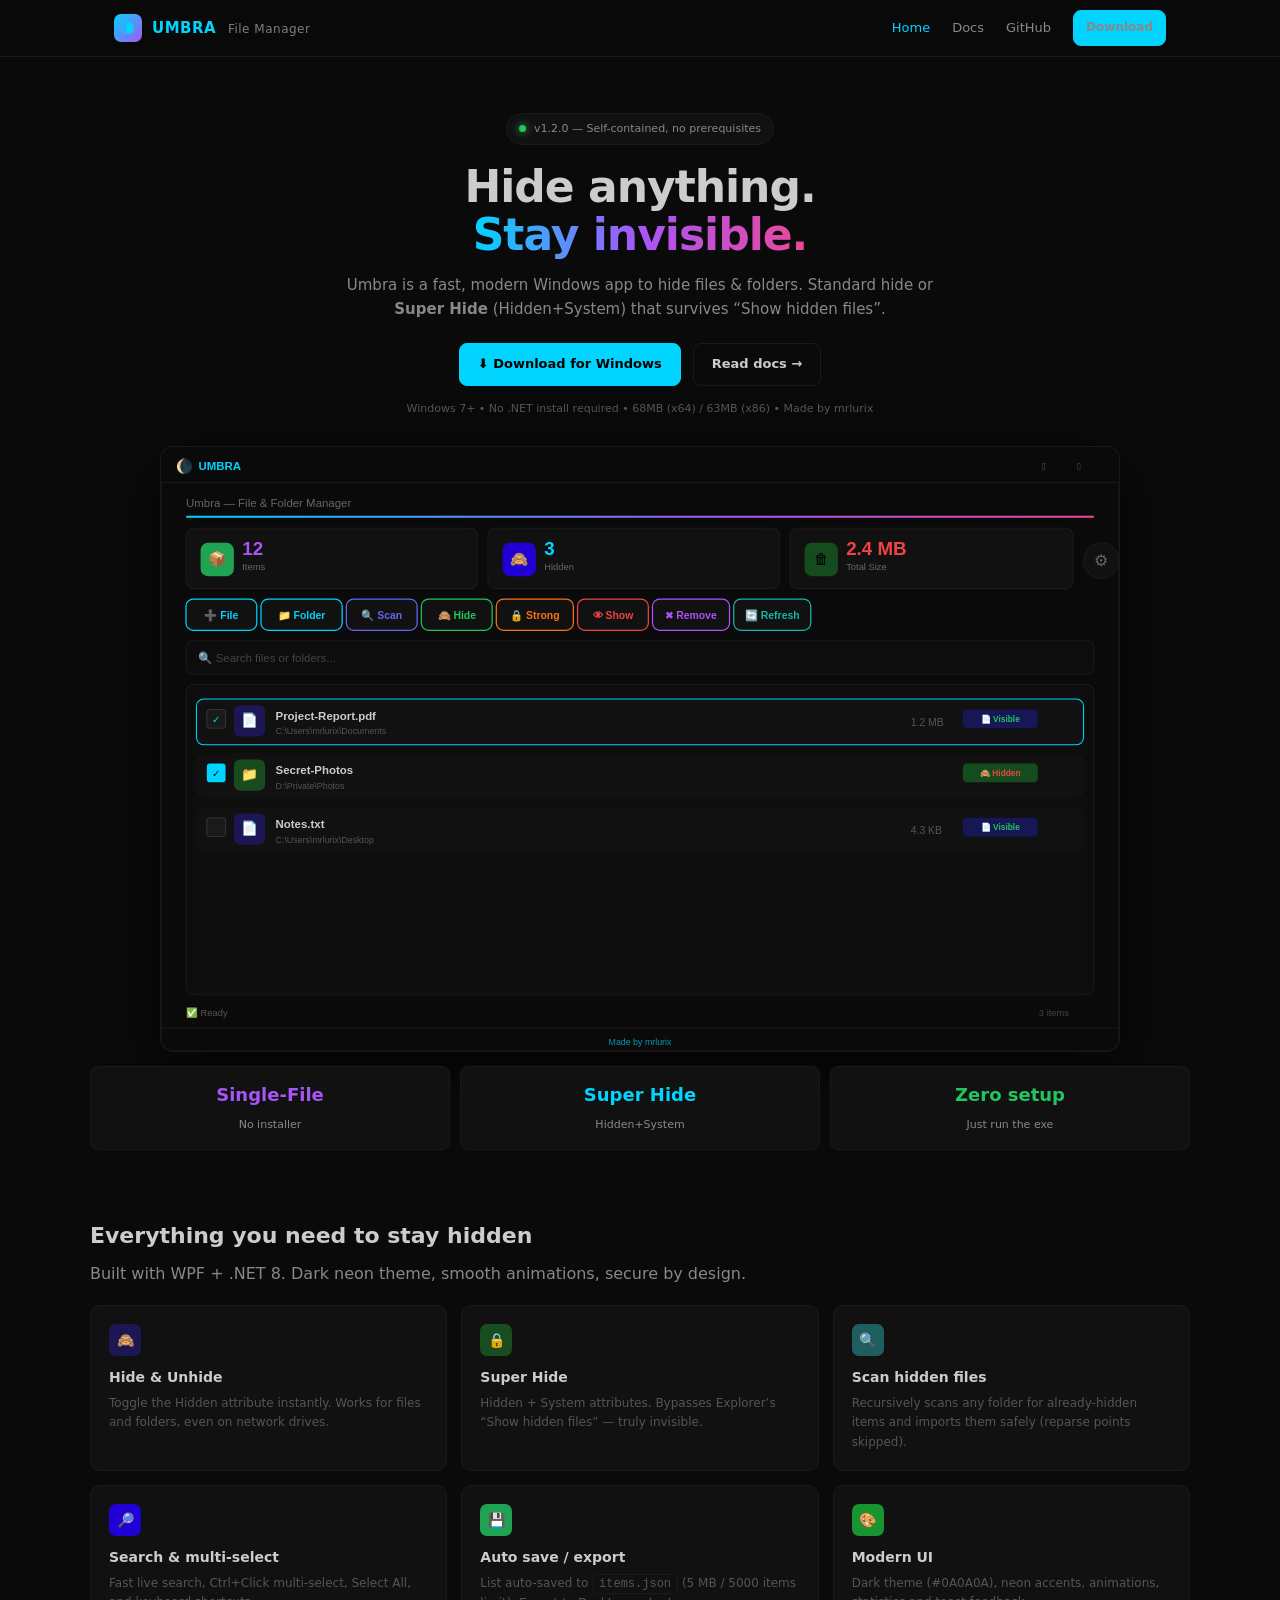
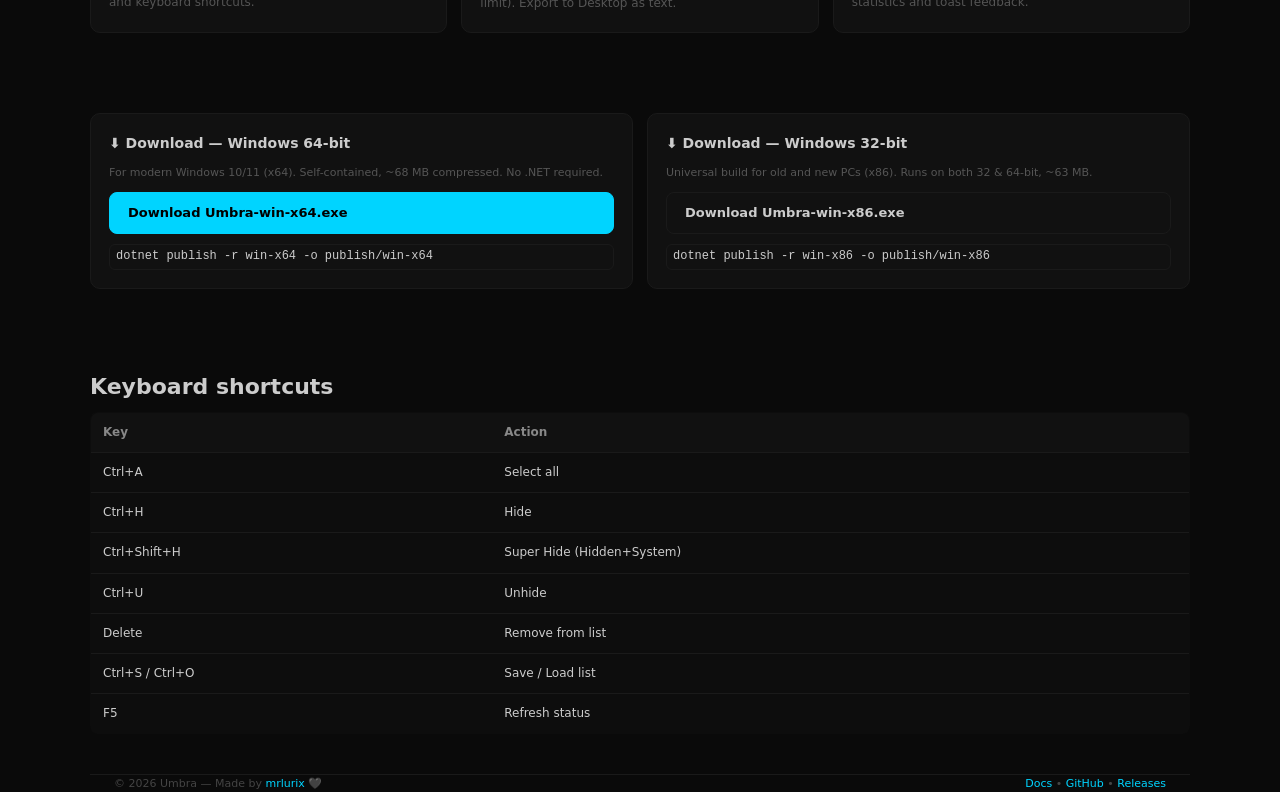
==== docs/index.html @ 55c81230 "site: add English docs site with app theme + screenshot - GitHub repo description -> English, homepa" ====
<!doctype html>
<html lang="en">
<head>
<meta charset="utf-8">
<meta name="viewport" content="width=device-width,initial-scale=1">
<title>Umbra — Smart file hiding for Windows</title>
<meta name="description" content="Umbra is a modern Windows app to hide files and folders with Hidden and Super Hide (Hidden+System). Self-contained, no prerequisites.">
<link rel="icon" href="assets/logo.svg">
<link rel="stylesheet" href="style.css">
</head>
<body>
<nav>
  <div class="container nav-inner">
    <a class="logo" href="index.html">
      <div class="logo-mark">🌘</div>
      <div class="logo-text">UMBRA <span>File Manager</span></div>
    </a>
    <div class="nav-links">
      <a class="active" href="index.html">Home</a>
      <a href="docs.html">Docs</a>
      <a href="https://github.com/mrlurix/Umbra" target="_blank">GitHub</a>
      <a class="btn btn-primary" style="padding:7px 12px;font-size:12px" href="https://github.com/mrlurix/Umbra/releases/latest">Download</a>
    </div>
  </div>
</nav>

<header class="hero container">
  <div class="badge"><span class="badge-dot"></span> v1.2.0 — Self-contained, no prerequisites</div>
  <h1>Hide anything.<br><span>Stay invisible.</span></h1>
  <p class="subtitle">Umbra is a fast, modern Windows app to hide files &amp; folders. Standard hide or <b>Super Hide</b> (Hidden+System) that survives “Show hidden files”.</p>
  <div class="hero-actions">
    <a class="btn btn-primary" href="https://github.com/mrlurix/Umbra/releases/latest">⬇ Download for Windows</a>
    <a class="btn btn-ghost" href="docs.html">Read docs →</a>
  </div>
  <div class="hero-meta">Windows 7+ • No .NET install required • 68MB (x64) / 63MB (x86) • Made by mrlurix</div>

  <div class="screenshot-wrap">
    <img src="assets/screenshot.svg" alt="Umbra screenshot">
  </div>
  <div class="stats">
    <div class="stat"><strong style="color:#A855F7">Single-File</strong><span style="font-size:11px;color:#888">No installer</span></div>
    <div class="stat"><strong style="color:#00D4FF">Super Hide</strong><span style="font-size:11px;color:#888">Hidden+System</span></div>
    <div class="stat"><strong style="color:#22C55E">Zero setup</strong><span style="font-size:11px;color:#888">Just run the exe</span></div>
  </div>
</header>

<section class="section container">
  <h2>Everything you need to stay hidden</h2>
  <p class="lead">Built with WPF + .NET 8. Dark neon theme, smooth animations, secure by design.</p>
  <div class="grid">
    <div class="card">
      <div class="icon" style="background:#3022C55E">🙈</div>
      <h3>Hide &amp; Unhide</h3>
      <p>Toggle the Hidden attribute instantly. Works for files and folders, even on network drives.</p>
    </div>
    <div class="card">
      <div class="icon" style="background:#30EF4444">🔒</div>
      <h3>Super Hide</h3>
      <p>Hidden + System attributes. Bypasses Explorer’s “Show hidden files” — truly invisible.</p>
    </div>
    <div class="card">
      <div class="icon" style="background:#206366F1">🔍</div>
      <h3>Scan hidden files</h3>
      <p>Recursively scans any folder for already-hidden items and imports them safely (reparse points skipped).</p>
    </div>
    <div class="card">
      <div class="icon" style="background:#2000D4FF">🔎</div>
      <h3>Search &amp; multi-select</h3>
      <p>Fast live search, Ctrl+Click multi-select, Select All, and keyboard shortcuts.</p>
    </div>
    <div class="card">
      <div class="icon" style="background:#20A855F7">💾</div>
      <h3>Auto save / export</h3>
      <p>List auto-saved to <code>items.json</code> (5 MB / 5000 items limit). Export to Desktop as text.</p>
    </div>
    <div class="card">
      <div class="icon" style="background:#20EC4899">🎨</div>
      <h3>Modern UI</h3>
      <p>Dark theme (#0A0A0A), neon accents, animations, statistics and toast feedback.</p>
    </div>
  </div>
</section>

<section class="section container">
  <div class="downloads">
    <div class="dl-card">
      <h3>⬇ Download — Windows 64-bit</h3>
      <p>For modern Windows 10/11 (x64). Self-contained, ~68 MB compressed. No .NET required.</p>
      <a class="btn btn-primary" href="https://github.com/mrlurix/Umbra/releases/latest">Download Umbra-win-x64.exe</a>
      <code>dotnet publish -r win-x64 -o publish/win-x64</code>
    </div>
    <div class="dl-card">
      <h3>⬇ Download — Windows 32-bit</h3>
      <p>Universal build for old and new PCs (x86). Runs on both 32 &amp; 64-bit, ~63 MB.</p>
      <a class="btn btn-ghost" href="https://github.com/mrlurix/Umbra/releases/latest">Download Umbra-win-x86.exe</a>
      <code>dotnet publish -r win-x86 -o publish/win-x86</code>
    </div>
  </div>
</section>

<section class="section container">
  <h2>Keyboard shortcuts</h2>
  <table>
    <tr><th>Key</th><th>Action</th></tr>
    <tr><td>Ctrl+A</td><td>Select all</td></tr>
    <tr><td>Ctrl+H</td><td>Hide</td></tr>
    <tr><td>Ctrl+Shift+H</td><td>Super Hide (Hidden+System)</td></tr>
    <tr><td>Ctrl+U</td><td>Unhide</td></tr>
    <tr><td>Delete</td><td>Remove from list</td></tr>
    <tr><td>Ctrl+S / Ctrl+O</td><td>Save / Load list</td></tr>
    <tr><td>F5</td><td>Refresh status</td></tr>
  </table>
</section>

<footer class="container">
  <span>© 2026 Umbra — Made by <a href="https://github.com/mrlurix">mrlurix</a> 🖤</span>
  <span><a href="docs.html">Docs</a> • <a href="https://github.com/mrlurix/Umbra">GitHub</a> • <a href="https://github.com/mrlurix/Umbra/releases/latest">Releases</a></span>
</footer>
</body>
</html>
---- docs/style.css ----
:root{
  --bg:#0A0A0A;
  --card:#111;
  --card2:#0D0D0D;
  --border:#1A1A1A;
  --text:#CCC;
  --muted:#888;
  --dim:#555;
  --dim2:#444;
  --cyan:#00D4FF;
  --purple:#A855F7;
  --pink:#EC4899;
  --green:#22C55E;
  --orange:#F97316;
  --red:#EF4444;
}
*{box-sizing:border-box;margin:0;padding:0}
body{font-family:'Segoe UI',system-ui,-apple-system,sans-serif;background:var(--bg);color:var(--text);line-height:1.6}
a{color:var(--cyan);text-decoration:none}
a:hover{text-decoration:underline}
.container{max-width:1100px;margin:0 auto;padding:0 24px}
nav{position:sticky;top:0;z-index:10;background:rgba(10,10,10,0.85);backdrop-filter:blur(10px);border-bottom:1px solid var(--border)}
.nav-inner{display:flex;align-items:center;justify-content:space-between;height:56px}
.logo{display:flex;align-items:center;gap:10px;font-weight:800;letter-spacing:0.5px}
.logo-mark{width:28px;height:28px;border-radius:7px;background:linear-gradient(135deg,var(--cyan),var(--purple));display:grid;place-items:center;font-size:14px}
.logo-text{color:var(--cyan);font-size:15px}
.logo-text span{color:var(--text);font-weight:400;opacity:0.6;font-size:12px;margin-left:6px}
.nav-links{display:flex;gap:22px;align-items:center;font-size:13px}
.nav-links a{color:var(--muted)}
.nav-links a.active{color:var(--cyan)}
.btn{appearance:none;border:1.5px solid;border-radius:8px;padding:10px 18px;font-weight:700;font-size:13px;cursor:pointer;transition:all .15s;display:inline-flex;align-items:center;gap:8px}
.btn-primary{background:var(--cyan);color:#000;border-color:var(--cyan)}
.btn-primary:hover{transform:translateY(-1px);box-shadow:0 8px 20px rgba(0,212,255,0.25)}
.btn-ghost{background:transparent;color:var(--text);border-color:var(--border)}
.btn-ghost:hover{border-color:var(--cyan);color:var(--cyan)}
.hero{padding:56px 0 28px;text-align:center}
.badge{display:inline-flex;align-items:center;gap:8px;background:#111;border:1px solid var(--border);border-radius:999px;padding:6px 12px;font-size:11px;color:var(--muted);margin-bottom:18px}
.badge-dot{width:7px;height:7px;border-radius:50%;background:var(--green);box-shadow:0 0 8px var(--green)}
h1{font-size:44px;line-height:1.1;letter-spacing:-1px;margin-bottom:14px}
h1 span{background:linear-gradient(90deg,var(--cyan),var(--purple),var(--pink));-webkit-background-clip:text;-webkit-text-fill-color:transparent}
.subtitle{max-width:640px;margin:0 auto 22px;color:var(--muted);font-size:15px}
.hero-actions{display:flex;gap:12px;justify-content:center;flex-wrap:wrap;margin-bottom:14px}
.hero-meta{font-size:11px;color:var(--dim)}
.screenshot-wrap{margin:28px auto 0;max-width:960px;background:#000;border:1px solid var(--border);border-radius:12px;overflow:hidden;box-shadow:0 20px 60px rgba(0,0,0,0.6)}
.screenshot-wrap img, .screenshot-wrap svg{width:100%;display:block}
.section{padding:40px 0}
.section h2{font-size:22px;margin-bottom:8px}
.section p.lead{color:var(--muted);margin-bottom:18px}
.grid{display:grid;grid-template-columns:repeat(3,1fr);gap:14px}
.card{background:var(--card);border:1px solid var(--border);border-radius:10px;padding:18px}
.card h3{font-size:14px;margin-bottom:6px}
.card p{font-size:12px;color:var(--dim);line-height:1.6}
.card .icon{width:32px;height:32px;border-radius:7px;display:grid;place-items:center;font-size:14px;margin-bottom:10px}
.stats{display:flex;gap:10px;flex-wrap:wrap;margin-top:14px}
.stat{flex:1;min-width:140px;background:var(--card);border:1px solid var(--border);border-radius:8px;padding:14px;text-align:center}
.stat strong{font-size:18px;display:block}
.downloads{display:grid;grid-template-columns:1fr 1fr;gap:14px}
.dl-card{background:var(--card);border:1px solid var(--border);border-radius:10px;padding:18px;display:flex;flex-direction:column;gap:10px}
.dl-card h3{font-size:14px}
.dl-card p{font-size:11px;color:var(--dim)}
table{width:100%;border-collapse:collapse;background:var(--card2);border:1px solid var(--border);border-radius:8px;overflow:hidden}
th,td{text-align:left;padding:10px 12px;font-size:12px;border-bottom:1px solid var(--border)}
th{background:#111;color:var(--muted);font-weight:600}
code{background:#111;border:1px solid var(--border);padding:2px 6px;border-radius:6px;font-size:12px}
pre{background:#0D0D0D;border:1px solid var(--border);border-radius:8px;padding:14px;overflow:auto}
pre code{border:none;background:transparent;padding:0}
.docs-layout{display:grid;grid-template-columns:220px 1fr;gap:28px;align-items:start}
.sidebar{position:sticky;top:72px;background:var(--card);border:1px solid var(--border);border-radius:10px;padding:14px}
.sidebar h4{font-size:11px;letter-spacing:1px;color:var(--muted);margin:12px 0 8px;text-transform:uppercase}
.sidebar a{display:block;padding:6px 8px;border-radius:6px;color:var(--dim);font-size:12px}
.sidebar a:hover{background:#1A1A1A;color:var(--text)}
.doc h2{margin-top:28px;margin-bottom:10px;padding-bottom:8px;border-bottom:1px solid var(--border)}
.doc h3{margin:18px 0 8px;font-size:15px}
.doc p, .doc li{font-size:13px;color:var(--text)}
.doc ul{padding-left:18px}
.doc li{margin:6px 0;color:var(--muted)}
.callout{border-left:3px solid var(--cyan);background:#0D1A2A;border-radius:6px;padding:12px 14px;margin:14px 0;font-size:12px;color:var(--muted)}
.callout.warn{border-color:var(--orange);background:rgba(249,115,22,0.08)}
footer{margin-top:40px;border-top:1px solid var(--border);padding:18px 0;color:var(--dim2);font-size:11px;display:flex;justify-content:space-between;flex-wrap:wrap;gap:12px}
@media(max-width:900px){
  .grid{grid-template-columns:1fr 1fr}
  .downloads{grid-template-columns:1fr}
  .docs-layout{grid-template-columns:1fr}
  .sidebar{position:static}
  h1{font-size:32px}
}
@media(max-width:600px){
  .grid{grid-template-columns:1fr}
}
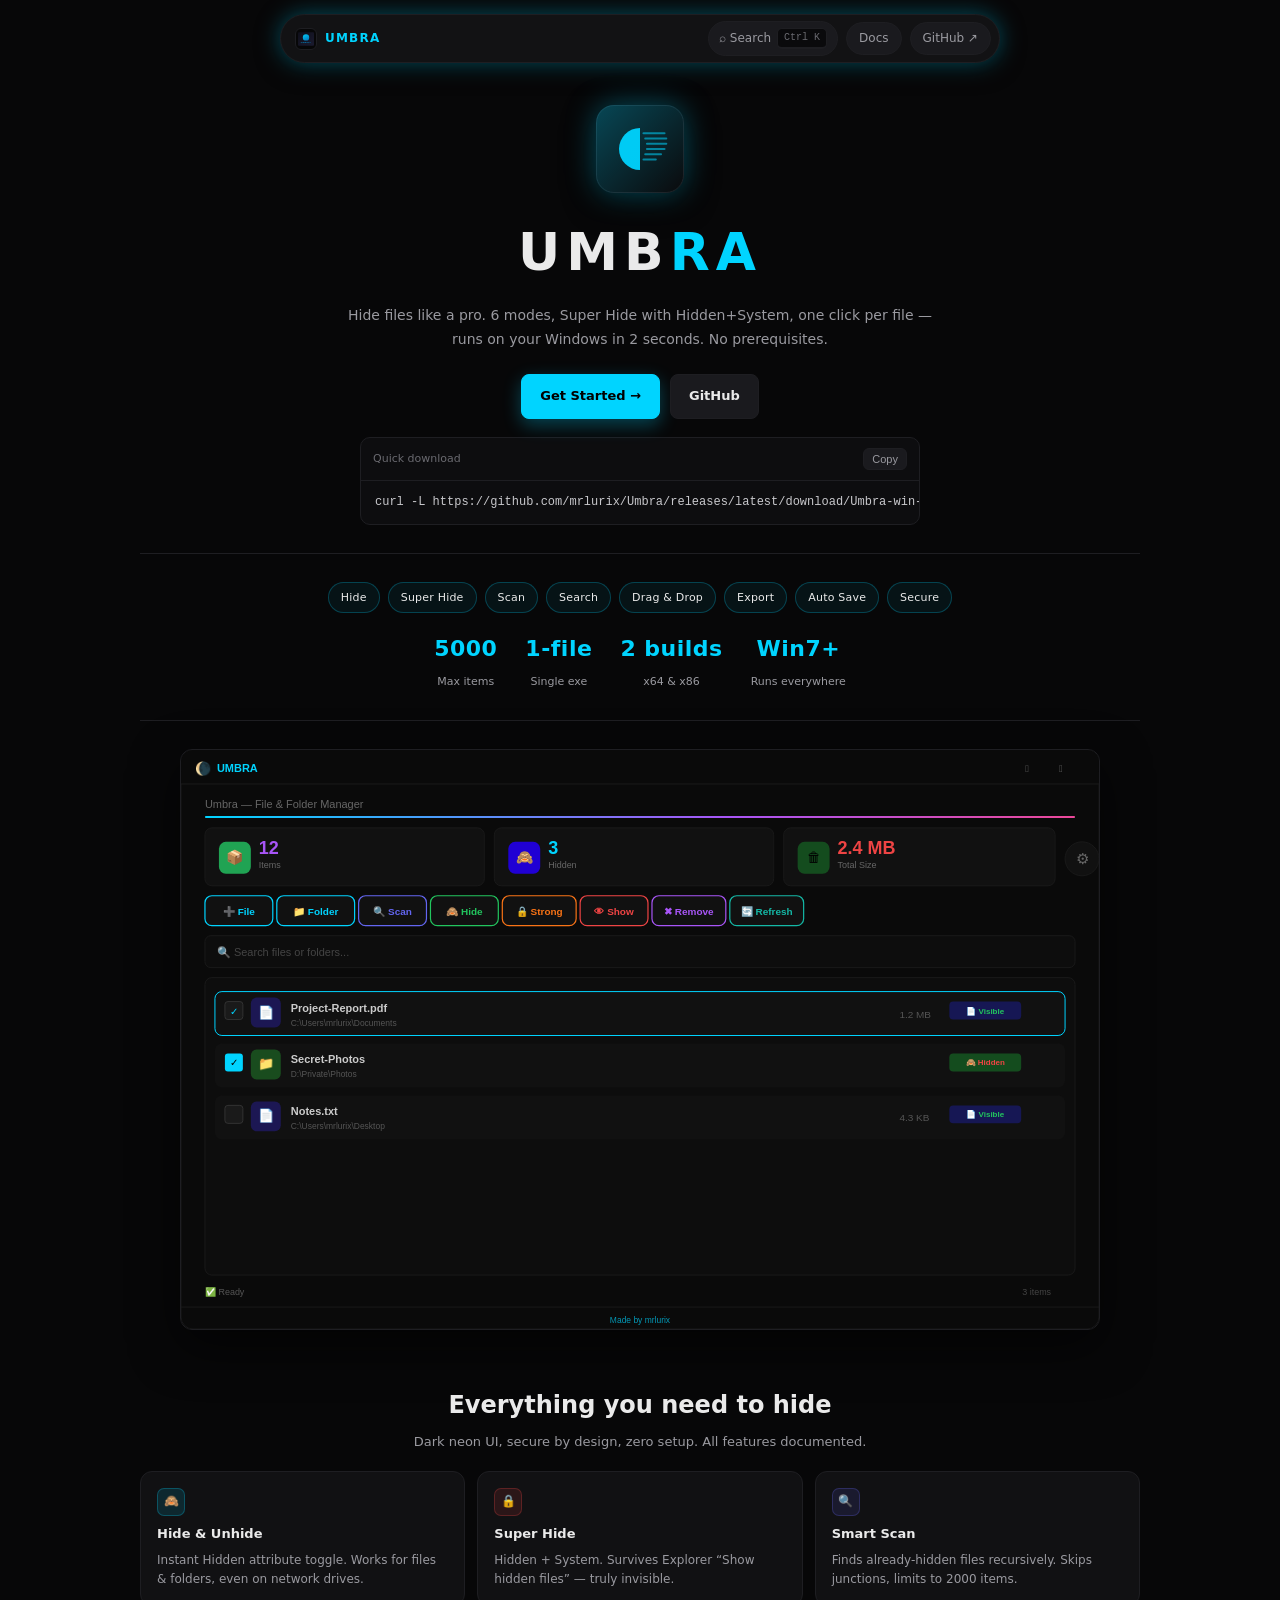
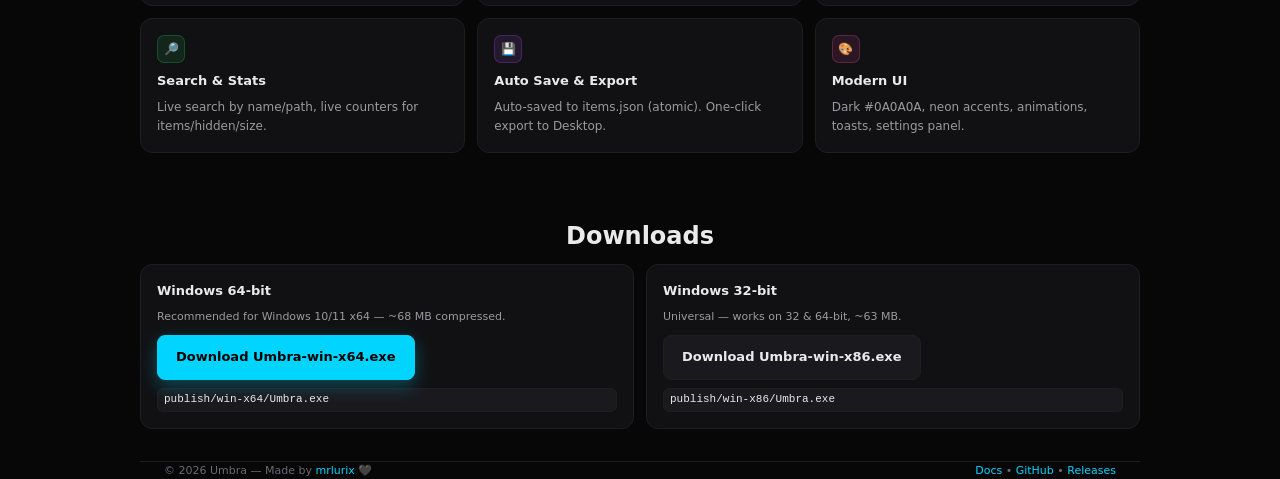
==== commit dba7f7c0: "site: redesign to match Zefira layout - Pill floating nav with search Ctrl+K, Docs, GitHub - Hero wi" ====
--- a/docs/index.html
+++ b/docs/index.html
@@ -3,118 +3,148 @@
 <head>
 <meta charset="utf-8">
 <meta name="viewport" content="width=device-width,initial-scale=1">
-<title>Umbra — Smart file hiding for Windows</title>
-<meta name="description" content="Umbra is a modern Windows app to hide files and folders with Hidden and Super Hide (Hidden+System). Self-contained, no prerequisites.">
+<title>Umbra — Hide files like a pro</title>
+<meta name="description" content="Umbra — Smart file & folder hiding for Windows. 6 modes, Super Hide with Hidden+System, self-contained single file.">
 <link rel="icon" href="assets/logo.svg">
 <link rel="stylesheet" href="style.css">
 </head>
 <body>
-<nav>
-  <div class="container nav-inner">
-    <a class="logo" href="index.html">
-      <div class="logo-mark">🌘</div>
-      <div class="logo-text">UMBRA <span>File Manager</span></div>
+<div class="nav-pill-wrap">
+  <div class="nav-pill">
+    <a class="logo" href="index.html" style="text-decoration:none">
+      <div class="logo-mark"><img src="assets/logo.svg" alt=""></div>
+      <div class="logo-text"><b>UMB</b><span>RA</span></div>
     </a>
-    <div class="nav-links">
-      <a class="active" href="index.html">Home</a>
-      <a href="docs.html">Docs</a>
-      <a href="https://github.com/mrlurix/Umbra" target="_blank">GitHub</a>
-      <a class="btn btn-primary" style="padding:7px 12px;font-size:12px" href="https://github.com/mrlurix/Umbra/releases/latest">Download</a>
+    <div class="nav-right">
+      <div class="search-pill">⌕ Search <kbd>Ctrl K</kbd></div>
+      <a class="nav-link" href="docs.html">Docs</a>
+      <a class="nav-link" href="https://github.com/mrlurix/Umbra" target="_blank">GitHub ↗</a>
     </div>
   </div>
-</nav>
+</div>
 
 <header class="hero container">
-  <div class="badge"><span class="badge-dot"></span> v1.2.0 — Self-contained, no prerequisites</div>
-  <h1>Hide anything.<br><span>Stay invisible.</span></h1>
-  <p class="subtitle">Umbra is a fast, modern Windows app to hide files &amp; folders. Standard hide or <b>Super Hide</b> (Hidden+System) that survives “Show hidden files”.</p>
+  <div class="hero-icon">
+    <!-- Umbra logo: half-circle + lines -->
+    <svg viewBox="0 0 64 64" width="48" height="48" aria-hidden="true">
+      <path d="M32 8 A24 24 0 0 0 32 56" fill="#00D4FF" opacity="0.95"/>
+      <g stroke="#00D4FF" stroke-width="2.4" stroke-linecap="round" opacity="0.55">
+        <path d="M36 14 H60"/><path d="M38 20 H62"/><path d="M40 26 H62"/><path d="M40 32 H60"/><path d="M38 38 H56"/><path d="M36 44 H50"/>
+      </g>
+    </svg>
+  </div>
+  <h1>UMB<span class="accent">RA</span></h1>
+  <p class="subtitle">Hide files like a pro. 6 modes, Super Hide with Hidden+System, one click per file —<br>runs on your Windows in 2 seconds. No prerequisites.</p>
   <div class="hero-actions">
-    <a class="btn btn-primary" href="https://github.com/mrlurix/Umbra/releases/latest">⬇ Download for Windows</a>
-    <a class="btn btn-ghost" href="docs.html">Read docs →</a>
+    <a class="btn btn-primary" href="docs.html">Get Started →</a>
+    <a class="btn btn-ghost" href="https://github.com/mrlurix/Umbra" target="_blank">GitHub</a>
   </div>
-  <div class="hero-meta">Windows 7+ • No .NET install required • 68MB (x64) / 63MB (x86) • Made by mrlurix</div>
+
+  <div class="install-wrap">
+    <div class="install-bar">
+      <span>Quick download</span>
+      <button class="copy-btn" onclick="navigator.clipboard.writeText(this.nextElementSibling.innerText);this.textContent='Copied!';setTimeout(()=>this.textContent='Copy',1500)">Copy</button>
+      <span style="display:none">curl -L https://github.com/mrlurix/Umbra/releases/latest/download/Umbra-win-x64.exe -o Umbra.exe</span>
+    </div>
+    <div class="install-code" id="install-code">curl -L https://github.com/mrlurix/Umbra/releases/latest/download/Umbra-win-x64.exe -o Umbra.exe</div>
+  </div>
+
+  <div class="divider"></div>
+
+  <div class="pills">
+    <span class="pill">Hide</span>
+    <span class="pill">Super Hide</span>
+    <span class="pill">Scan</span>
+    <span class="pill">Search</span>
+    <span class="pill">Drag &amp; Drop</span>
+    <span class="pill">Export</span>
+    <span class="pill">Auto Save</span>
+    <span class="pill">Secure</span>
+  </div>
+
+  <div class="stats">
+    <div class="stat"><strong>5000</strong><span>Max items</span></div>
+    <div class="stat"><strong>1-file</strong><span>Single exe</span></div>
+    <div class="stat"><strong>2 builds</strong><span>x64 &amp; x86</span></div>
+    <div class="stat"><strong>Win7+</strong><span>Runs everywhere</span></div>
+  </div>
+
+  <div class="divider"></div>
 
   <div class="screenshot-wrap">
     <img src="assets/screenshot.svg" alt="Umbra screenshot">
   </div>
-  <div class="stats">
-    <div class="stat"><strong style="color:#A855F7">Single-File</strong><span style="font-size:11px;color:#888">No installer</span></div>
-    <div class="stat"><strong style="color:#00D4FF">Super Hide</strong><span style="font-size:11px;color:#888">Hidden+System</span></div>
-    <div class="stat"><strong style="color:#22C55E">Zero setup</strong><span style="font-size:11px;color:#888">Just run the exe</span></div>
-  </div>
 </header>
 
 <section class="section container">
-  <h2>Everything you need to stay hidden</h2>
-  <p class="lead">Built with WPF + .NET 8. Dark neon theme, smooth animations, secure by design.</p>
+  <h2>Everything you need to hide</h2>
+  <p class="lead">Dark neon UI, secure by design, zero setup. All features documented.</p>
   <div class="grid">
     <div class="card">
-      <div class="icon" style="background:#3022C55E">🙈</div>
+      <div class="icon" style="background:rgba(0,212,255,0.12);border:1px solid rgba(0,212,255,0.25)">🙈</div>
       <h3>Hide &amp; Unhide</h3>
-      <p>Toggle the Hidden attribute instantly. Works for files and folders, even on network drives.</p>
+      <p>Instant Hidden attribute toggle. Works for files &amp; folders, even on network drives.</p>
     </div>
     <div class="card">
-      <div class="icon" style="background:#30EF4444">🔒</div>
+      <div class="icon" style="background:rgba(239,68,68,0.12);border:1px solid rgba(239,68,68,0.25)">🔒</div>
       <h3>Super Hide</h3>
-      <p>Hidden + System attributes. Bypasses Explorer’s “Show hidden files” — truly invisible.</p>
+      <p>Hidden + System. Survives Explorer “Show hidden files” — truly invisible.</p>
     </div>
     <div class="card">
-      <div class="icon" style="background:#206366F1">🔍</div>
-      <h3>Scan hidden files</h3>
-      <p>Recursively scans any folder for already-hidden items and imports them safely (reparse points skipped).</p>
+      <div class="icon" style="background:rgba(99,102,241,0.12);border:1px solid rgba(99,102,241,0.25)">🔍</div>
+      <h3>Smart Scan</h3>
+      <p>Finds already-hidden files recursively. Skips junctions, limits to 2000 items.</p>
     </div>
     <div class="card">
-      <div class="icon" style="background:#2000D4FF">🔎</div>
-      <h3>Search &amp; multi-select</h3>
-      <p>Fast live search, Ctrl+Click multi-select, Select All, and keyboard shortcuts.</p>
+      <div class="icon" style="background:rgba(34,197,94,0.12);border:1px solid rgba(34,197,94,0.25)">🔎</div>
+      <h3>Search &amp; Stats</h3>
+      <p>Live search by name/path, live counters for items/hidden/size.</p>
     </div>
     <div class="card">
-      <div class="icon" style="background:#20A855F7">💾</div>
-      <h3>Auto save / export</h3>
-      <p>List auto-saved to <code>items.json</code> (5 MB / 5000 items limit). Export to Desktop as text.</p>
+      <div class="icon" style="background:rgba(168,85,247,0.12);border:1px solid rgba(168,85,247,0.25)">💾</div>
+      <h3>Auto Save &amp; Export</h3>
+      <p>Auto-saved to items.json (atomic). One-click export to Desktop.</p>
     </div>
     <div class="card">
-      <div class="icon" style="background:#20EC4899">🎨</div>
+      <div class="icon" style="background:rgba(236,72,153,0.12);border:1px solid rgba(236,72,153,0.25)">🎨</div>
       <h3>Modern UI</h3>
-      <p>Dark theme (#0A0A0A), neon accents, animations, statistics and toast feedback.</p>
+      <p>Dark #0A0A0A, neon accents, animations, toasts, settings panel.</p>
     </div>
   </div>
 </section>
 
 <section class="section container">
+  <h2>Downloads</h2>
   <div class="downloads">
     <div class="dl-card">
-      <h3>⬇ Download — Windows 64-bit</h3>
-      <p>For modern Windows 10/11 (x64). Self-contained, ~68 MB compressed. No .NET required.</p>
+      <h3>Windows 64-bit</h3>
+      <p>Recommended for Windows 10/11 x64 — ~68 MB compressed.</p>
       <a class="btn btn-primary" href="https://github.com/mrlurix/Umbra/releases/latest">Download Umbra-win-x64.exe</a>
-      <code>dotnet publish -r win-x64 -o publish/win-x64</code>
+      <code style="margin-top:8px;display:block">publish/win-x64/Umbra.exe</code>
     </div>
     <div class="dl-card">
-      <h3>⬇ Download — Windows 32-bit</h3>
-      <p>Universal build for old and new PCs (x86). Runs on both 32 &amp; 64-bit, ~63 MB.</p>
+      <h3>Windows 32-bit</h3>
+      <p>Universal — works on 32 &amp; 64-bit, ~63 MB.</p>
       <a class="btn btn-ghost" href="https://github.com/mrlurix/Umbra/releases/latest">Download Umbra-win-x86.exe</a>
-      <code>dotnet publish -r win-x86 -o publish/win-x86</code>
+      <code style="margin-top:8px;display:block">publish/win-x86/Umbra.exe</code>
     </div>
   </div>
-</section>
-
-<section class="section container">
-  <h2>Keyboard shortcuts</h2>
-  <table>
-    <tr><th>Key</th><th>Action</th></tr>
-    <tr><td>Ctrl+A</td><td>Select all</td></tr>
-    <tr><td>Ctrl+H</td><td>Hide</td></tr>
-    <tr><td>Ctrl+Shift+H</td><td>Super Hide (Hidden+System)</td></tr>
-    <tr><td>Ctrl+U</td><td>Unhide</td></tr>
-    <tr><td>Delete</td><td>Remove from list</td></tr>
-    <tr><td>Ctrl+S / Ctrl+O</td><td>Save / Load list</td></tr>
-    <tr><td>F5</td><td>Refresh status</td></tr>
-  </table>
 </section>
 
 <footer class="container">
   <span>© 2026 Umbra — Made by <a href="https://github.com/mrlurix">mrlurix</a> 🖤</span>
   <span><a href="docs.html">Docs</a> • <a href="https://github.com/mrlurix/Umbra">GitHub</a> • <a href="https://github.com/mrlurix/Umbra/releases/latest">Releases</a></span>
 </footer>
+
+<script>
+// Ctrl+K focus search (placeholder)
+document.addEventListener('keydown', e=>{
+  if((e.ctrlKey||e.metaKey) && e.key.toLowerCase()==='k'){
+    e.preventDefault();
+    document.querySelector('.search-pill').style.outline='1px solid var(--accent)';
+    setTimeout(()=>document.querySelector('.search-pill').style.outline='none',1000);
+  }
+});
+</script>
 </body>
 </html>
--- a/docs/style.css
+++ b/docs/style.css
@@ -1,89 +1,104 @@
 :root{
-  --bg:#0A0A0A;
-  --card:#111;
-  --card2:#0D0D0D;
-  --border:#1A1A1A;
-  --text:#CCC;
-  --muted:#888;
-  --dim:#555;
-  --dim2:#444;
-  --cyan:#00D4FF;
-  --purple:#A855F7;
-  --pink:#EC4899;
-  --green:#22C55E;
-  --orange:#F97316;
-  --red:#EF4444;
+  --bg:#070708;
+  --nav:#121214;
+  --card:#111113;
+  --card2:#0D0D0F;
+  --border:#1E1E22;
+  --border-accent:rgba(0,212,255,0.25);
+  --text:#EAEAEA;
+  --muted:#9A9AA0;
+  --dim:#6A6A70;
+  --accent:#00D4FF;
+  --accent2:#A855F7;
+  --accent-glow:rgba(0,212,255,0.35);
+  --red:#FF2E4D;
 }
 *{box-sizing:border-box;margin:0;padding:0}
-body{font-family:'Segoe UI',system-ui,-apple-system,sans-serif;background:var(--bg);color:var(--text);line-height:1.6}
-a{color:var(--cyan);text-decoration:none}
+body{font-family:'Inter','Segoe UI',system-ui,-apple-system,sans-serif;background:var(--bg);color:var(--text);line-height:1.6;-webkit-font-smoothing:antialiased}
+a{color:var(--accent);text-decoration:none}
 a:hover{text-decoration:underline}
-.container{max-width:1100px;margin:0 auto;padding:0 24px}
-nav{position:sticky;top:0;z-index:10;background:rgba(10,10,10,0.85);backdrop-filter:blur(10px);border-bottom:1px solid var(--border)}
-.nav-inner{display:flex;align-items:center;justify-content:space-between;height:56px}
-.logo{display:flex;align-items:center;gap:10px;font-weight:800;letter-spacing:0.5px}
-.logo-mark{width:28px;height:28px;border-radius:7px;background:linear-gradient(135deg,var(--cyan),var(--purple));display:grid;place-items:center;font-size:14px}
-.logo-text{color:var(--cyan);font-size:15px}
-.logo-text span{color:var(--text);font-weight:400;opacity:0.6;font-size:12px;margin-left:6px}
-.nav-links{display:flex;gap:22px;align-items:center;font-size:13px}
-.nav-links a{color:var(--muted)}
-.nav-links a.active{color:var(--cyan)}
-.btn{appearance:none;border:1.5px solid;border-radius:8px;padding:10px 18px;font-weight:700;font-size:13px;cursor:pointer;transition:all .15s;display:inline-flex;align-items:center;gap:8px}
-.btn-primary{background:var(--cyan);color:#000;border-color:var(--cyan)}
-.btn-primary:hover{transform:translateY(-1px);box-shadow:0 8px 20px rgba(0,212,255,0.25)}
-.btn-ghost{background:transparent;color:var(--text);border-color:var(--border)}
-.btn-ghost:hover{border-color:var(--cyan);color:var(--cyan)}
-.hero{padding:56px 0 28px;text-align:center}
-.badge{display:inline-flex;align-items:center;gap:8px;background:#111;border:1px solid var(--border);border-radius:999px;padding:6px 12px;font-size:11px;color:var(--muted);margin-bottom:18px}
-.badge-dot{width:7px;height:7px;border-radius:50%;background:var(--green);box-shadow:0 0 8px var(--green)}
-h1{font-size:44px;line-height:1.1;letter-spacing:-1px;margin-bottom:14px}
-h1 span{background:linear-gradient(90deg,var(--cyan),var(--purple),var(--pink));-webkit-background-clip:text;-webkit-text-fill-color:transparent}
-.subtitle{max-width:640px;margin:0 auto 22px;color:var(--muted);font-size:15px}
-.hero-actions{display:flex;gap:12px;justify-content:center;flex-wrap:wrap;margin-bottom:14px}
-.hero-meta{font-size:11px;color:var(--dim)}
-.screenshot-wrap{margin:28px auto 0;max-width:960px;background:#000;border:1px solid var(--border);border-radius:12px;overflow:hidden;box-shadow:0 20px 60px rgba(0,0,0,0.6)}
-.screenshot-wrap img, .screenshot-wrap svg{width:100%;display:block}
-.section{padding:40px 0}
-.section h2{font-size:22px;margin-bottom:8px}
-.section p.lead{color:var(--muted);margin-bottom:18px}
-.grid{display:grid;grid-template-columns:repeat(3,1fr);gap:14px}
-.card{background:var(--card);border:1px solid var(--border);border-radius:10px;padding:18px}
-.card h3{font-size:14px;margin-bottom:6px}
-.card p{font-size:12px;color:var(--dim);line-height:1.6}
-.card .icon{width:32px;height:32px;border-radius:7px;display:grid;place-items:center;font-size:14px;margin-bottom:10px}
-.stats{display:flex;gap:10px;flex-wrap:wrap;margin-top:14px}
-.stat{flex:1;min-width:140px;background:var(--card);border:1px solid var(--border);border-radius:8px;padding:14px;text-align:center}
-.stat strong{font-size:18px;display:block}
-.downloads{display:grid;grid-template-columns:1fr 1fr;gap:14px}
-.dl-card{background:var(--card);border:1px solid var(--border);border-radius:10px;padding:18px;display:flex;flex-direction:column;gap:10px}
-.dl-card h3{font-size:14px}
-.dl-card p{font-size:11px;color:var(--dim)}
-table{width:100%;border-collapse:collapse;background:var(--card2);border:1px solid var(--border);border-radius:8px;overflow:hidden}
+.container{max-width:1000px;margin:0 auto;padding:0 24px}
+/* pill nav like Zefira */
+.nav-pill-wrap{position:sticky;top:14px;z-index:20;display:flex;justify-content:center;padding:0 16px}
+.nav-pill{display:flex;align-items:center;gap:14px;background:var(--nav);border:1px solid var(--border);border-radius:999px;padding:6px 8px 6px 14px;box-shadow:0 0 22px var(--accent-glow), 0 4px 24px rgba(0,0,0,0.6);backdrop-filter:blur(10px);max-width:720px;width:100%;justify-content:space-between}
+.logo{display:flex;align-items:center;gap:8px;font-weight:800;letter-spacing:0.4px}
+.logo-mark{width:22px;height:22px;border-radius:6px;background:var(--bg);border:1px solid var(--border);display:grid;place-items:center;font-size:11px;overflow:hidden}
+.logo-mark img{width:16px;height:16px}
+.logo-text{font-size:12px;letter-spacing:1.2px}
+.logo-text b{font-weight:900}
+.logo-text span{color:var(--accent)}
+.nav-right{display:flex;align-items:center;gap:8px}
+.search-pill{display:flex;align-items:center;gap:6px;background:#1A1A1E;border:1px solid var(--border);border-radius:999px;padding:6px 10px;font-size:12px;color:var(--muted)}
+.search-pill kbd{background:#0A0A0C;border:1px solid var(--border);border-bottom-width:2px;border-radius:5px;padding:1px 6px;font-size:10px;color:var(--dim);font-family:monospace}
+.nav-link{font-size:12px;color:var(--muted);border:1px solid var(--border);background:#1A1A1E;border-radius:999px;padding:6px 12px}
+.nav-link:hover{color:var(--text);border-color:var(--muted)}
+/* hero */
+.hero{text-align:center;padding:56px 0 24px}
+.hero-icon{width:88px;height:88px;margin:0 auto 18px;background:#0A0A0C;border:1px solid var(--border);border-radius:18px;display:grid;place-items:center;box-shadow:0 0 30px var(--accent-glow), 0 8px 32px rgba(0,0,0,0.7);position:relative}
+.hero-icon::after{content:"";position:absolute;inset:-1px;border-radius:18px;background:linear-gradient(135deg,rgba(0,212,255,0.3),transparent);pointer-events:none}
+.hero-icon svg{width:56px;height:56px}
+h1{font-size:52px;letter-spacing:6px;font-weight:900;margin-bottom:10px}
+h1 span{font-weight:900}
+h1 .accent{color:var(--accent)}
+.subtitle{max-width:620px;margin:0 auto 22px;color:var(--muted);font-size:14px;line-height:1.7}
+.hero-actions{display:flex;gap:10px;justify-content:center;flex-wrap:wrap;margin-bottom:18px}
+.btn{appearance:none;border-radius:8px;padding:11px 18px;font-weight:700;font-size:13px;cursor:pointer;display:inline-flex;align-items:center;gap:6px;transition:all .15s;border:1px solid transparent}
+.btn-primary{background:var(--accent);color:#000;border-color:var(--accent);box-shadow:0 6px 18px rgba(0,212,255,0.3)}
+.btn-primary:hover{transform:translateY(-1px);box-shadow:0 10px 28px rgba(0,212,255,0.4)}
+.btn-ghost{background:#1A1A1E;color:var(--text);border-color:var(--border)}
+.btn-ghost:hover{background:#1E1E22;border-color:var(--muted)}
+.install-wrap{max-width:560px;margin:0 auto;background:#0D0D0F;border:1px solid var(--border);border-radius:10px;overflow:hidden}
+.install-bar{display:flex;align-items:center;justify-content:space-between;padding:10px 12px;border-bottom:1px solid var(--border);font-size:11px;color:var(--dim)}
+.copy-btn{background:#1A1A1E;border:1px solid var(--border);border-radius:6px;padding:4px 8px;font-size:11px;color:var(--muted);cursor:pointer}
+.install-code{padding:12px 14px;font-family:ui-monospace, SFMono-Regular, Menlo, monospace;font-size:12px;color:#C8C8CC;overflow:auto;white-space:nowrap}
+.divider{height:1px;background:var(--border);margin:28px 0}
+.pills{display:flex;flex-wrap:wrap;gap:8px;justify-content:center}
+.pill{border:1px solid var(--border-accent);background:rgba(0,212,255,0.06);color:var(--text);border-radius:999px;padding:6px 12px;font-size:11px;letter-spacing:0.2px}
+.stats{display:flex;gap:28px;justify-content:center;flex-wrap:wrap;text-align:center;margin-top:18px}
+.stat strong{color:var(--accent);font-size:22px;letter-spacing:0.5px;display:block}
+.stat span{font-size:11px;color:var(--muted)}
+.section{padding:32px 0}
+.section h2{font-size:24px;text-align:center;margin-bottom:8px}
+.section p.lead{color:var(--muted);text-align:center;max-width:640px;margin:0 auto 18px;font-size:13px}
+.grid{display:grid;grid-template-columns:repeat(3,1fr);gap:12px}
+.card{background:var(--card);border:1px solid var(--border);border-radius:12px;padding:16px}
+.card h3{font-size:13px;margin-bottom:6px}
+.card p{font-size:12px;color:var(--muted);line-height:1.6}
+.card .icon{width:28px;height:28px;border-radius:7px;display:grid;place-items:center;font-size:12px;margin-bottom:8px}
+.screenshot-wrap{margin:18px auto 0;max-width:920px;background:#000;border:1px solid var(--border);border-radius:12px;overflow:hidden;box-shadow:0 16px 48px rgba(0,0,0,0.6)}
+.screenshot-wrap img{width:100%;display:block}
+.downloads{display:grid;grid-template-columns:1fr 1fr;gap:12px}
+.dl-card{background:var(--card);border:1px solid var(--border);border-radius:12px;padding:16px}
+.dl-card h3{font-size:13px;margin-bottom:6px}
+.dl-card p{font-size:11px;color:var(--muted);margin-bottom:10px}
+table{width:100%;border-collapse:collapse;background:var(--card2);border:1px solid var(--border);border-radius:10px;overflow:hidden}
 th,td{text-align:left;padding:10px 12px;font-size:12px;border-bottom:1px solid var(--border)}
-th{background:#111;color:var(--muted);font-weight:600}
-code{background:#111;border:1px solid var(--border);padding:2px 6px;border-radius:6px;font-size:12px}
-pre{background:#0D0D0D;border:1px solid var(--border);border-radius:8px;padding:14px;overflow:auto}
+th{background:#111113;color:var(--muted)}
+code{background:#1A1A1E;border:1px solid var(--border);padding:2px 6px;border-radius:6px;font-size:11px}
+pre{background:#0D0D0F;border:1px solid var(--border);border-radius:10px;padding:14px;overflow:auto}
 pre code{border:none;background:transparent;padding:0}
-.docs-layout{display:grid;grid-template-columns:220px 1fr;gap:28px;align-items:start}
-.sidebar{position:sticky;top:72px;background:var(--card);border:1px solid var(--border);border-radius:10px;padding:14px}
-.sidebar h4{font-size:11px;letter-spacing:1px;color:var(--muted);margin:12px 0 8px;text-transform:uppercase}
-.sidebar a{display:block;padding:6px 8px;border-radius:6px;color:var(--dim);font-size:12px}
-.sidebar a:hover{background:#1A1A1A;color:var(--text)}
-.doc h2{margin-top:28px;margin-bottom:10px;padding-bottom:8px;border-bottom:1px solid var(--border)}
-.doc h3{margin:18px 0 8px;font-size:15px}
+.docs-layout{display:grid;grid-template-columns:220px 1fr;gap:24px;align-items:start}
+.sidebar{position:sticky;top:76px;background:var(--card);border:1px solid var(--border);border-radius:12px;padding:14px}
+.sidebar h4{font-size:10px;letter-spacing:1px;color:var(--muted);margin:14px 0 8px;text-transform:uppercase}
+.sidebar a{display:block;padding:6px 8px;border-radius:7px;color:var(--muted);font-size:12px}
+.sidebar a:hover{background:#1A1A1E;color:var(--text)}
+.doc h2{margin-top:26px;margin-bottom:10px;padding-bottom:8px;border-bottom:1px solid var(--border)}
+.doc h3{margin:16px 0 8px;font-size:14px}
 .doc p, .doc li{font-size:13px;color:var(--text)}
 .doc ul{padding-left:18px}
 .doc li{margin:6px 0;color:var(--muted)}
-.callout{border-left:3px solid var(--cyan);background:#0D1A2A;border-radius:6px;padding:12px 14px;margin:14px 0;font-size:12px;color:var(--muted)}
-.callout.warn{border-color:var(--orange);background:rgba(249,115,22,0.08)}
-footer{margin-top:40px;border-top:1px solid var(--border);padding:18px 0;color:var(--dim2);font-size:11px;display:flex;justify-content:space-between;flex-wrap:wrap;gap:12px}
+.callout{border-left:3px solid var(--accent);background:rgba(0,212,255,0.07);border-radius:8px;padding:12px 14px;margin:14px 0;font-size:12px;color:var(--muted)}
+.callout.warn{border-color:#F97316;background:rgba(249,115,22,0.07)}
+footer{margin-top:32px;border-top:1px solid var(--border);padding:16px 0;color:var(--dim);font-size:11px;display:flex;justify-content:space-between;flex-wrap:wrap;gap:12px}
 @media(max-width:900px){
   .grid{grid-template-columns:1fr 1fr}
   .downloads{grid-template-columns:1fr}
   .docs-layout{grid-template-columns:1fr}
   .sidebar{position:static}
-  h1{font-size:32px}
+  h1{font-size:36px;letter-spacing:4px}
 }
 @media(max-width:600px){
   .grid{grid-template-columns:1fr}
+  .nav-pill{padding:6px 8px}
+  .search-pill{display:none}
 }
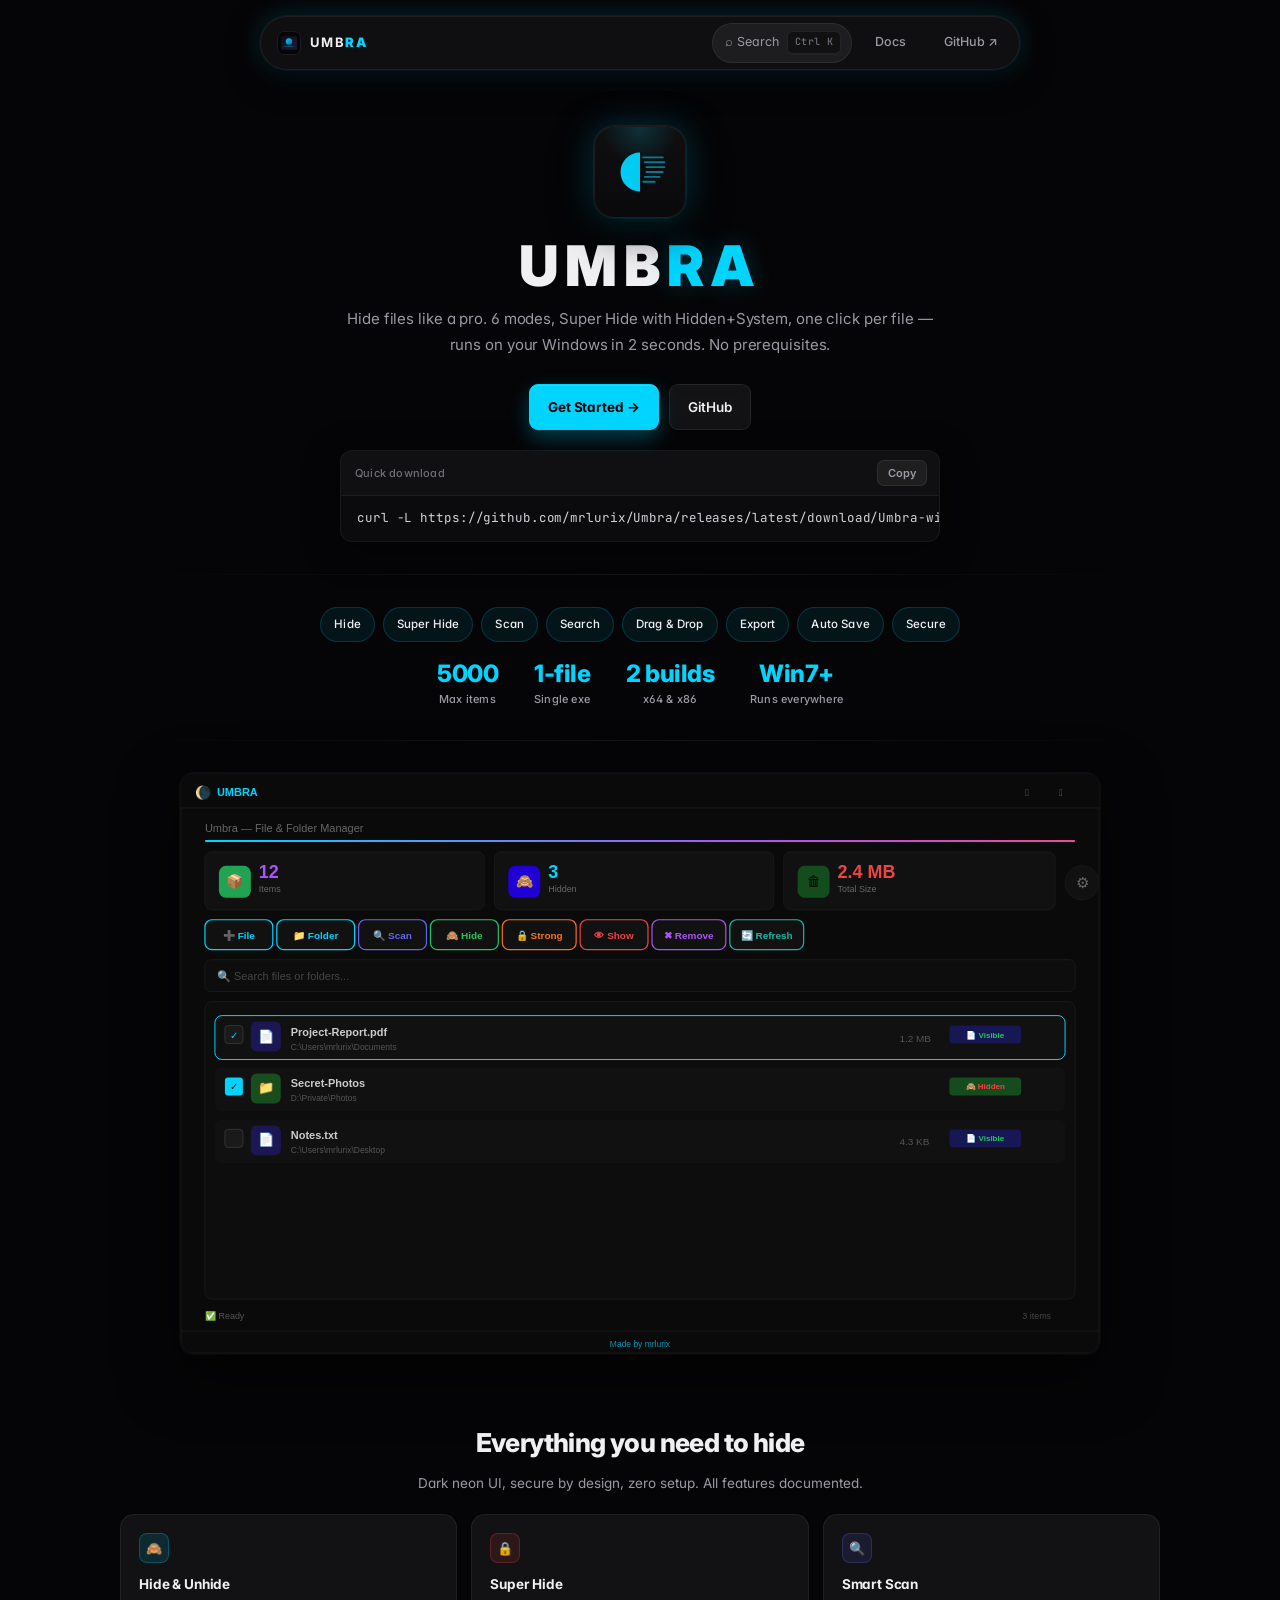
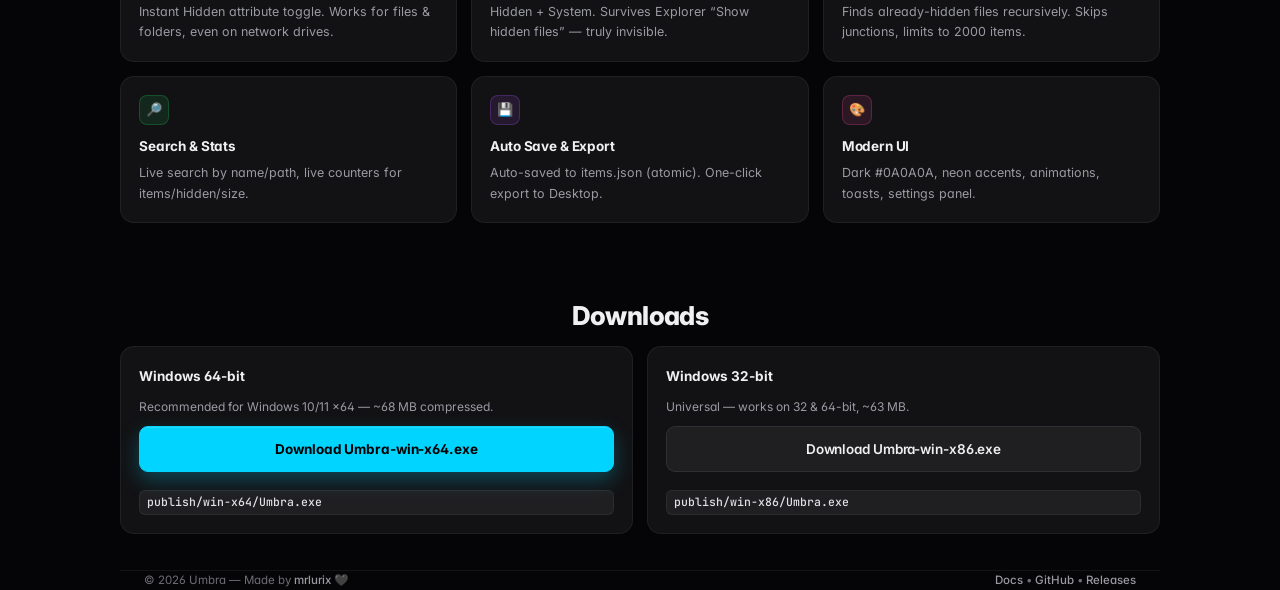
==== commit a940cdbb: "site: professional polish + fix Ctrl+K - style.css: import Inter + JetBrains Mono, professional typo" ====
--- a/docs/index.html
+++ b/docs/index.html
@@ -16,7 +16,7 @@
       <div class="logo-text"><b>UMB</b><span>RA</span></div>
     </a>
     <div class="nav-right">
-      <div class="search-pill">⌕ Search <kbd>Ctrl K</kbd></div>
+      <div class="search-pill" id="search-trigger" role="button" tabindex="0" aria-label="Search">⌕ Search <kbd>Ctrl K</kbd></div>
       <a class="nav-link" href="docs.html">Docs</a>
       <a class="nav-link" href="https://github.com/mrlurix/Umbra" target="_blank">GitHub ↗</a>
     </div>
@@ -136,15 +136,81 @@
   <span><a href="docs.html">Docs</a> • <a href="https://github.com/mrlurix/Umbra">GitHub</a> • <a href="https://github.com/mrlurix/Umbra/releases/latest">Releases</a></span>
 </footer>
 
+<div id="search-modal" class="search-modal" aria-hidden="true">
+  <div class="search-backdrop"></div>
+  <div class="search-panel" role="dialog" aria-modal="true" aria-label="Search">
+    <div class="search-input-wrap">
+      <span>⌕</span>
+      <input id="search-input" type="text" placeholder="Search docs, features, shortcuts..." autocomplete="off" spellcheck="false">
+      <kbd>ESC</kbd>
+    </div>
+    <div id="search-results" class="search-results"></div>
+    <div class="search-footer">
+      <span><kbd>↑</kbd> <kbd>↓</kbd> navigate</span>
+      <span><kbd>↵</kbd> open</span>
+      <span><kbd>ESC</kbd> close</span>
+    </div>
+  </div>
+</div>
+
 <script>
-// Ctrl+K focus search (placeholder)
-document.addEventListener('keydown', e=>{
-  if((e.ctrlKey||e.metaKey) && e.key.toLowerCase()==='k'){
-    e.preventDefault();
-    document.querySelector('.search-pill').style.outline='1px solid var(--accent)';
-    setTimeout(()=>document.querySelector('.search-pill').style.outline='none',1000);
-  }
+const searchIndex=[
+  {title:"Get Started",desc:"Installation & quick start",url:"docs.html#quick",icon:"🚀"},
+  {title:"Hide / Super Hide",desc:"Hidden and Hidden+System modes",url:"docs.html#hide",icon:"🔒"},
+  {title:"Scan",desc:"Find already-hidden files",url:"docs.html#scan",icon:"🔍"},
+  {title:"Search & Stats",desc:"Live search and statistics",url:"docs.html#search",icon:"🔎"},
+  {title:"Settings Panel",desc:"Shortcuts, stats, actions, tips",url:"docs.html#settings",icon:"⚙"},
+  {title:"Save / Load / Export",desc:"items.json and Desktop export",url:"docs.html#persist",icon:"💾"},
+  {title:"Shortcuts",desc:"Keyboard shortcuts reference",url:"docs.html#shortcuts",icon:"⌨"},
+  {title:"Security",desc:"Hardening and validation",url:"docs.html#security",icon:"🛡"},
+  {title:"Build from Source",desc:"dotnet build & publish",url:"docs.html#build",icon:"🛠"},
+  {title:"Download x64",desc:"Windows 64-bit ~68MB",url:"https://github.com/mrlurix/Umbra/releases/latest",icon:"⬇"},
+  {title:"Download x86",desc:"Windows 32-bit ~63MB",url:"https://github.com/mrlurix/Umbra/releases/latest",icon:"⬇"},
+  {title:"GitHub",desc:"Source code and releases",url:"https://github.com/mrlurix/Umbra",icon:"★"},
+];
+const modal=document.getElementById('search-modal');
+const input=document.getElementById('search-input');
+const results=document.getElementById('search-results');
+const trigger=document.getElementById('search-trigger');
+let active= -1;
+function openSearch(){modal.classList.add('open');modal.setAttribute('aria-hidden','false');input.value='';render('');input.focus();active=-1}
+function closeSearch(){modal.classList.remove('open');modal.setAttribute('aria-hidden','true');trigger.focus()}
+function render(q){
+  const f=q.toLowerCase().trim();
+  const items=f?searchIndex.filter(i=>i.title.toLowerCase().includes(f)||i.desc.toLowerCase().includes(f)):searchIndex.slice(0,6);
+  if(!items.length){results.innerHTML='<div class="search-empty">No results for “'+q.replace(/</g,'&lt;')+'”</div>';return}
+  results.innerHTML=items.map((it,i)=>`
+    <a class="search-item ${i===active?'active':''}" href="${it.url}" data-i="${i}">
+      <div class="search-item-icon">${it.icon}</div>
+      <div class="search-item-content">
+        <div class="search-item-title">${it.title}</div>
+        <div class="search-item-desc">${it.desc}</div>
+      </div>
+      <div class="search-item-action">↵</div>
+    </a>
+  `).join('');
+}
+input.addEventListener('input',()=>{active=-1;render(input.value)});
+input.addEventListener('keydown',e=>{
+  const items=results.querySelectorAll('.search-item');
+  if(e.key==='ArrowDown'){e.preventDefault();active=Math.min(active+1,items.length-1);render(input.value);items[active]?.scrollIntoView({block:'nearest'})}
+  else if(e.key==='ArrowUp'){e.preventDefault();active=Math.max(active-1,0);render(input.value)}
+  else if(e.key==='Enter'){e.preventDefault();if(active>=0) items[active]?.click(); else items[0]?.click()}
+  else if(e.key==='Escape') closeSearch();
 });
+document.addEventListener('keydown',e=>{
+  if((e.ctrlKey||e.metaKey) && e.key.toLowerCase()==='k'){e.preventDefault();openSearch()}
+  else if(e.key==='Escape' && modal.classList.contains('open')) closeSearch();
+  else if(e.key==='/' && !modal.classList.contains('open') && document.activeElement.tagName!=='INPUT'){e.preventDefault();openSearch()}
+});
+trigger.addEventListener('click',openSearch);
+trigger.addEventListener('keydown',e=>{if(e.key==='Enter'||e.key===' '){e.preventDefault();openSearch()}});
+modal.querySelector('.search-backdrop').addEventListener('click',closeSearch);
+document.querySelector('.copy-btn')?.addEventListener('click',function(){
+  const code=document.getElementById('install-code').textContent;
+  navigator.clipboard.writeText(code).then(()=>{const t=this.textContent;this.textContent='Copied!';setTimeout(()=>t.textContent='Copy',1400)});
+});
+render('');
 </script>
 </body>
 </html>
--- a/docs/style.css
+++ b/docs/style.css
@@ -1,95 +1,148 @@
+@import url('https://fonts.googleapis.com/css2?family=Inter:wght@400;500;600;700;800;900&family=JetBrains+Mono:wght@400;500&display=swap');
+
 :root{
-  --bg:#070708;
-  --nav:#121214;
-  --card:#111113;
-  --card2:#0D0D0F;
-  --border:#1E1E22;
-  --border-accent:rgba(0,212,255,0.25);
-  --text:#EAEAEA;
-  --muted:#9A9AA0;
-  --dim:#6A6A70;
+  --bg:#050507;
+  --nav:#0F0F11;
+  --card:#121214;
+  --card-hover:#151518;
+  --card2:#0A0A0C;
+  --border:#1C1C1F;
+  --border-accent:rgba(0,212,255,0.18);
+  --text:#F0F0F2;
+  --muted:#9A9AA3;
+  --dim:#6E6E76;
+  --dim2:#3A3A40;
   --accent:#00D4FF;
-  --accent2:#A855F7;
-  --accent-glow:rgba(0,212,255,0.35);
-  --red:#FF2E4D;
+  --accent-hover:#33DDFF;
+  --accent-glow:rgba(0,212,255,0.22);
+  --accent-soft:rgba(0,212,255,0.08);
+  --purple:#A855F7;
+  --radius:12px;
+  --radius-pill:999px;
 }
 *{box-sizing:border-box;margin:0;padding:0}
-body{font-family:'Inter','Segoe UI',system-ui,-apple-system,sans-serif;background:var(--bg);color:var(--text);line-height:1.6;-webkit-font-smoothing:antialiased}
+html{scroll-behavior:smooth}
+body{
+  font-family:'Inter',system-ui,-apple-system,BlinkMacSystemFont,'Segoe UI',sans-serif;
+  background:var(--bg);
+  color:var(--text);
+  line-height:1.65;
+  -webkit-font-smoothing:antialiased;
+  -moz-osx-font-smoothing:grayscale;
+  font-feature-settings:'cv02','cv03','cv04','cv11';
+  text-rendering:optimizeLegibility;
+}
 a{color:var(--accent);text-decoration:none}
-a:hover{text-decoration:underline}
-.container{max-width:1000px;margin:0 auto;padding:0 24px}
-/* pill nav like Zefira */
-.nav-pill-wrap{position:sticky;top:14px;z-index:20;display:flex;justify-content:center;padding:0 16px}
-.nav-pill{display:flex;align-items:center;gap:14px;background:var(--nav);border:1px solid var(--border);border-radius:999px;padding:6px 8px 6px 14px;box-shadow:0 0 22px var(--accent-glow), 0 4px 24px rgba(0,0,0,0.6);backdrop-filter:blur(10px);max-width:720px;width:100%;justify-content:space-between}
-.logo{display:flex;align-items:center;gap:8px;font-weight:800;letter-spacing:0.4px}
-.logo-mark{width:22px;height:22px;border-radius:6px;background:var(--bg);border:1px solid var(--border);display:grid;place-items:center;font-size:11px;overflow:hidden}
-.logo-mark img{width:16px;height:16px}
-.logo-text{font-size:12px;letter-spacing:1.2px}
-.logo-text b{font-weight:900}
-.logo-text span{color:var(--accent)}
+a:hover{color:var(--accent-hover)}
+.container{max-width:1040px;margin:0 auto;padding:0 24px}
+/* pill nav - professional */
+.nav-pill-wrap{position:sticky;top:16px;z-index:30;display:flex;justify-content:center;padding:0 16px;pointer-events:none}
+.nav-pill{pointer-events:auto;display:flex;align-items:center;gap:16px;background:rgba(18,18,20,0.88);border:1px solid rgba(255,255,255,0.07);border-radius:var(--radius-pill);padding:6px 6px 6px 16px;box-shadow:0 0 0 1px rgba(0,212,255,0.06), 0 8px 32px rgba(0,0,0,0.7), 0 0 24px var(--accent-glow);backdrop-filter:blur(16px) saturate(1.2);max-width:760px;width:100%;justify-content:space-between}
+.logo{display:flex;align-items:center;gap:9px;font-weight:800;letter-spacing:0.2px;text-decoration:none}
+.logo-mark{width:24px;height:24px;border-radius:7px;background:var(--bg);border:1px solid var(--border);display:grid;place-items:center;overflow:hidden;flex-shrink:0}
+.logo-mark img{width:16px;height:16px;display:block}
+.logo-text{font-size:13px;letter-spacing:1.4px;font-weight:900;color:var(--text)}
+.logo-text span{color:var(--accent);font-weight:900}
 .nav-right{display:flex;align-items:center;gap:8px}
-.search-pill{display:flex;align-items:center;gap:6px;background:#1A1A1E;border:1px solid var(--border);border-radius:999px;padding:6px 10px;font-size:12px;color:var(--muted)}
-.search-pill kbd{background:#0A0A0C;border:1px solid var(--border);border-bottom-width:2px;border-radius:5px;padding:1px 6px;font-size:10px;color:var(--dim);font-family:monospace}
-.nav-link{font-size:12px;color:var(--muted);border:1px solid var(--border);background:#1A1A1E;border-radius:999px;padding:6px 12px}
-.nav-link:hover{color:var(--text);border-color:var(--muted)}
-/* hero */
-.hero{text-align:center;padding:56px 0 24px}
-.hero-icon{width:88px;height:88px;margin:0 auto 18px;background:#0A0A0C;border:1px solid var(--border);border-radius:18px;display:grid;place-items:center;box-shadow:0 0 30px var(--accent-glow), 0 8px 32px rgba(0,0,0,0.7);position:relative}
-.hero-icon::after{content:"";position:absolute;inset:-1px;border-radius:18px;background:linear-gradient(135deg,rgba(0,212,255,0.3),transparent);pointer-events:none}
-.hero-icon svg{width:56px;height:56px}
-h1{font-size:52px;letter-spacing:6px;font-weight:900;margin-bottom:10px}
+.search-pill{display:flex;align-items:center;gap:8px;background:rgba(255,255,255,0.06);border:1px solid rgba(255,255,255,0.07);border-radius:var(--radius-pill);padding:7px 10px 7px 12px;font-size:12.5px;color:var(--muted);cursor:pointer;transition:all .15s;user-select:none}
+.search-pill:hover{background:rgba(255,255,255,0.09);border-color:rgba(255,255,255,0.12);color:var(--text)}
+.search-pill span{opacity:0.7}
+.search-pill kbd{background:rgba(0,0,0,0.4);border:1px solid rgba(255,255,255,0.08);border-bottom-width:2px;border-radius:6px;padding:2px 7px;font-size:10px;color:var(--dim);font-family:'JetBrains Mono',monospace;font-weight:500;letter-spacing:0.3px}
+.nav-link{font-size:12.5px;font-weight:500;color:var(--muted);border:1px solid transparent;background:transparent;border-radius:var(--radius-pill);padding:7px 14px;transition:all .15s;text-decoration:none}
+.nav-link:hover{color:var(--text);background:rgba(255,255,255,0.06);border-color:rgba(255,255,255,0.06)}
+.nav-link.active{color:var(--text);background:rgba(255,255,255,0.08);border-color:rgba(255,255,255,0.08)}
+/* hero - professional typography */
+.hero{text-align:center;padding:72px 0 32px}
+.hero-icon{width:92px;height:92px;margin:0 auto 20px;background:linear-gradient(180deg,#0F0F11 0%,#0A0A0C 100%);border:1px solid rgba(255,255,255,0.07);border-radius:20px;display:grid;place-items:center;box-shadow:0 0 0 1px rgba(0,212,255,0.08), 0 0 36px var(--accent-glow), 0 12px 40px rgba(0,0,0,0.8);position:relative;overflow:hidden}
+.hero-icon::before{content:"";position:absolute;inset:0;background:radial-gradient(60% 60% at 50% 0%, rgba(0,212,255,0.18), transparent 70%);pointer-events:none}
+.hero-icon svg{width:52px;height:52px;position:relative;z-index:1}
+h1{font-size:56px;line-height:1;letter-spacing:7px;font-weight:900;margin-bottom:12px;font-feature-settings:'ss01';}
 h1 span{font-weight:900}
-h1 .accent{color:var(--accent)}
-.subtitle{max-width:620px;margin:0 auto 22px;color:var(--muted);font-size:14px;line-height:1.7}
-.hero-actions{display:flex;gap:10px;justify-content:center;flex-wrap:wrap;margin-bottom:18px}
-.btn{appearance:none;border-radius:8px;padding:11px 18px;font-weight:700;font-size:13px;cursor:pointer;display:inline-flex;align-items:center;gap:6px;transition:all .15s;border:1px solid transparent}
-.btn-primary{background:var(--accent);color:#000;border-color:var(--accent);box-shadow:0 6px 18px rgba(0,212,255,0.3)}
-.btn-primary:hover{transform:translateY(-1px);box-shadow:0 10px 28px rgba(0,212,255,0.4)}
-.btn-ghost{background:#1A1A1E;color:var(--text);border-color:var(--border)}
-.btn-ghost:hover{background:#1E1E22;border-color:var(--muted)}
-.install-wrap{max-width:560px;margin:0 auto;background:#0D0D0F;border:1px solid var(--border);border-radius:10px;overflow:hidden}
-.install-bar{display:flex;align-items:center;justify-content:space-between;padding:10px 12px;border-bottom:1px solid var(--border);font-size:11px;color:var(--dim)}
-.copy-btn{background:#1A1A1E;border:1px solid var(--border);border-radius:6px;padding:4px 8px;font-size:11px;color:var(--muted);cursor:pointer}
-.install-code{padding:12px 14px;font-family:ui-monospace, SFMono-Regular, Menlo, monospace;font-size:12px;color:#C8C8CC;overflow:auto;white-space:nowrap}
-.divider{height:1px;background:var(--border);margin:28px 0}
+h1 .accent{color:var(--accent);text-shadow:0 0 24px var(--accent-glow)}
+.subtitle{max-width:640px;margin:0 auto 26px;color:var(--muted);font-size:15px;line-height:1.75;font-weight:400;letter-spacing:-0.1px}
+.hero-actions{display:flex;gap:10px;justify-content:center;flex-wrap:wrap;margin-bottom:20px}
+.btn{appearance:none;border-radius:9px;padding:11px 18px;font-weight:600;font-size:13.5px;letter-spacing:-0.1px;cursor:pointer;display:inline-flex;align-items:center;justify-content:center;gap:7px;transition:all .18s cubic-bezier(.2,.8,.2,1);border:1px solid transparent;font-family:'Inter',sans-serif;white-space:nowrap}
+.btn-primary{background:var(--accent);color:#000;border-color:var(--accent);box-shadow:0 1px 0 rgba(255,255,255,0.15) inset, 0 8px 20px rgba(0,212,255,0.28);font-weight:700}
+.btn-primary:hover{transform:translateY(-1px);background:var(--accent-hover);box-shadow:0 1px 0 rgba(255,255,255,0.2) inset, 0 12px 28px rgba(0,212,255,0.36)}
+.btn-primary:active{transform:translateY(0)}
+.btn-ghost{background:rgba(255,255,255,0.06);color:var(--text);border-color:rgba(255,255,255,0.08);backdrop-filter:blur(8px)}
+.btn-ghost:hover{background:rgba(255,255,255,0.1);border-color:rgba(255,255,255,0.14);transform:translateY(-1px)}
+.install-wrap{max-width:600px;margin:0 auto;background:rgba(13,13,15,0.9);border:1px solid rgba(255,255,255,0.06);border-radius:12px;overflow:hidden;box-shadow:0 8px 32px rgba(0,0,0,0.5)}
+.install-bar{display:flex;align-items:center;justify-content:space-between;padding:9px 12px 9px 14px;background:rgba(255,255,255,0.02);border-bottom:1px solid rgba(255,255,255,0.06);font-size:11px;font-weight:500;color:var(--dim);letter-spacing:0.2px}
+.copy-btn{background:rgba(255,255,255,0.06);border:1px solid rgba(255,255,255,0.08);border-radius:7px;padding:5px 10px;font-size:11px;font-weight:600;color:var(--muted);cursor:pointer;transition:all .15s;font-family:'Inter',sans-serif}
+.copy-btn:hover{background:rgba(255,255,255,0.1);color:var(--text);border-color:rgba(255,255,255,0.14)}
+.install-code{padding:13px 16px;font-family:'JetBrains Mono',ui-monospace,monospace;font-size:12.5px;color:#D4D4D8;overflow:auto;white-space:nowrap;letter-spacing:-0.1px;line-height:1.5}
+.divider{height:1px;background:linear-gradient(90deg,transparent,rgba(255,255,255,0.07),transparent);margin:32px 0}
 .pills{display:flex;flex-wrap:wrap;gap:8px;justify-content:center}
-.pill{border:1px solid var(--border-accent);background:rgba(0,212,255,0.06);color:var(--text);border-radius:999px;padding:6px 12px;font-size:11px;letter-spacing:0.2px}
-.stats{display:flex;gap:28px;justify-content:center;flex-wrap:wrap;text-align:center;margin-top:18px}
-.stat strong{color:var(--accent);font-size:22px;letter-spacing:0.5px;display:block}
-.stat span{font-size:11px;color:var(--muted)}
-.section{padding:32px 0}
-.section h2{font-size:24px;text-align:center;margin-bottom:8px}
-.section p.lead{color:var(--muted);text-align:center;max-width:640px;margin:0 auto 18px;font-size:13px}
-.grid{display:grid;grid-template-columns:repeat(3,1fr);gap:12px}
-.card{background:var(--card);border:1px solid var(--border);border-radius:12px;padding:16px}
-.card h3{font-size:13px;margin-bottom:6px}
-.card p{font-size:12px;color:var(--muted);line-height:1.6}
-.card .icon{width:28px;height:28px;border-radius:7px;display:grid;place-items:center;font-size:12px;margin-bottom:8px}
-.screenshot-wrap{margin:18px auto 0;max-width:920px;background:#000;border:1px solid var(--border);border-radius:12px;overflow:hidden;box-shadow:0 16px 48px rgba(0,0,0,0.6)}
+.pill{border:1px solid var(--border-accent);background:var(--accent-soft);color:var(--text);border-radius:var(--radius-pill);padding:7px 13px;font-size:11.5px;font-weight:500;letter-spacing:0.15px;transition:all .15s}
+.pill:hover{background:rgba(0,212,255,0.12);border-color:rgba(0,212,255,0.28);transform:translateY(-1px)}
+.stats{display:flex;gap:36px;justify-content:center;flex-wrap:wrap;text-align:center;margin-top:20px}
+.stat strong{color:var(--accent);font-size:24px;font-weight:800;letter-spacing:-0.5px;display:block;line-height:1}
+.stat span{font-size:11px;font-weight:500;color:var(--muted);letter-spacing:0.2px;margin-top:4px;display:block}
+.section{padding:36px 0}
+.section h2{font-size:26px;font-weight:800;letter-spacing:-0.6px;text-align:center;margin-bottom:8px}
+.section p.lead{color:var(--muted);text-align:center;max-width:640px;margin:0 auto 20px;font-size:13.5px;line-height:1.6}
+.grid{display:grid;grid-template-columns:repeat(3,1fr);gap:14px}
+.card{background:var(--card);border:1px solid rgba(255,255,255,0.06);border-radius:14px;padding:18px;transition:all .2s cubic-bezier(.2,.8,.2,1);position:relative;overflow:hidden}
+.card::before{content:"";position:absolute;inset:0;background:radial-gradient(400px 200px at 0% 0%, rgba(0,212,255,0.06), transparent 60%);opacity:0;transition:opacity .2s;pointer-events:none}
+.card:hover{background:var(--card-hover);border-color:rgba(255,255,255,0.09);transform:translateY(-2px);box-shadow:0 8px 24px rgba(0,0,0,0.3)}
+.card:hover::before{opacity:1}
+.card h3{font-size:13.5px;font-weight:700;letter-spacing:-0.15px;margin-bottom:6px}
+.card p{font-size:12.5px;color:var(--muted);line-height:1.65;font-weight:400}
+.card .icon{width:30px;height:30px;border-radius:8px;display:grid;place-items:center;font-size:13px;margin-bottom:10px;border:1px solid rgba(255,255,255,0.06);background:rgba(255,255,255,0.03)}
+.screenshot-wrap{margin:20px auto 0;max-width:920px;background:#000;border:1px solid rgba(255,255,255,0.06);border-radius:14px;overflow:hidden;box-shadow:0 20px 60px rgba(0,0,0,0.6), 0 0 0 1px rgba(255,255,255,0.04)}
 .screenshot-wrap img{width:100%;display:block}
-.downloads{display:grid;grid-template-columns:1fr 1fr;gap:12px}
-.dl-card{background:var(--card);border:1px solid var(--border);border-radius:12px;padding:16px}
-.dl-card h3{font-size:13px;margin-bottom:6px}
-.dl-card p{font-size:11px;color:var(--muted);margin-bottom:10px}
-table{width:100%;border-collapse:collapse;background:var(--card2);border:1px solid var(--border);border-radius:10px;overflow:hidden}
-th,td{text-align:left;padding:10px 12px;font-size:12px;border-bottom:1px solid var(--border)}
-th{background:#111113;color:var(--muted)}
-code{background:#1A1A1E;border:1px solid var(--border);padding:2px 6px;border-radius:6px;font-size:11px}
-pre{background:#0D0D0F;border:1px solid var(--border);border-radius:10px;padding:14px;overflow:auto}
-pre code{border:none;background:transparent;padding:0}
-.docs-layout{display:grid;grid-template-columns:220px 1fr;gap:24px;align-items:start}
-.sidebar{position:sticky;top:76px;background:var(--card);border:1px solid var(--border);border-radius:12px;padding:14px}
-.sidebar h4{font-size:10px;letter-spacing:1px;color:var(--muted);margin:14px 0 8px;text-transform:uppercase}
-.sidebar a{display:block;padding:6px 8px;border-radius:7px;color:var(--muted);font-size:12px}
-.sidebar a:hover{background:#1A1A1E;color:var(--text)}
-.doc h2{margin-top:26px;margin-bottom:10px;padding-bottom:8px;border-bottom:1px solid var(--border)}
-.doc h3{margin:16px 0 8px;font-size:14px}
-.doc p, .doc li{font-size:13px;color:var(--text)}
+.downloads{display:grid;grid-template-columns:1fr 1fr;gap:14px}
+.dl-card{background:var(--card);border:1px solid rgba(255,255,255,0.06);border-radius:14px;padding:18px;display:flex;flex-direction:column;gap:10px;transition:all .2s}
+.dl-card:hover{border-color:rgba(255,255,255,0.1);transform:translateY(-1px)}
+.dl-card h3{font-size:13.5px;font-weight:700}
+.dl-card p{font-size:12px;color:var(--muted);line-height:1.55}
+table{width:100%;border-collapse:separate;border-spacing:0;background:var(--card);border:1px solid rgba(255,255,255,0.06);border-radius:12px;overflow:hidden}
+th,td{text-align:left;padding:11px 14px;font-size:12.5px;border-bottom:1px solid rgba(255,255,255,0.06)}
+th{background:rgba(255,255,255,0.02);color:var(--muted);font-weight:600;font-size:11px;letter-spacing:0.4px;text-transform:uppercase}
+tr:last-child td{border-bottom:none}
+code{background:rgba(255,255,255,0.06);border:1px solid rgba(255,255,255,0.06);padding:2px 7px;border-radius:6px;font-size:11.5px;font-family:'JetBrains Mono',monospace;font-weight:500;color:#E0E0E6}
+pre{background:var(--card2);border:1px solid rgba(255,255,255,0.06);border-radius:12px;padding:16px;overflow:auto;box-shadow:inset 0 1px 0 rgba(255,255,255,0.02)}
+pre code{border:none;background:transparent;padding:0;font-size:12.5px;line-height:1.6}
+.docs-layout{display:grid;grid-template-columns:240px 1fr;gap:28px;align-items:start}
+.sidebar{position:sticky;top:80px;background:var(--card);border:1px solid rgba(255,255,255,0.06);border-radius:14px;padding:16px;backdrop-filter:blur(12px)}
+.sidebar h4{font-size:10px;letter-spacing:1px;color:var(--muted);margin:16px 0 8px;text-transform:uppercase;font-weight:700}
+.sidebar h4:first-child{margin-top:0}
+.sidebar a{display:flex;align-items:center;gap:8px;padding:7px 10px;border-radius:8px;color:var(--muted);font-size:12.5px;font-weight:500;transition:all .15s;text-decoration:none}
+.sidebar a:hover{background:rgba(255,255,255,0.06);color:var(--text)}
+.doc h2{margin-top:32px;margin-bottom:12px;padding-bottom:10px;border-bottom:1px solid rgba(255,255,255,0.06);font-size:19px;font-weight:800;letter-spacing:-0.3px}
+.doc h3{margin:20px 0 8px;font-size:14.5px;font-weight:700;letter-spacing:-0.2px}
+.doc p, .doc li{font-size:13.5px;color:#D8D8DE;line-height:1.7}
 .doc ul{padding-left:18px}
-.doc li{margin:6px 0;color:var(--muted)}
-.callout{border-left:3px solid var(--accent);background:rgba(0,212,255,0.07);border-radius:8px;padding:12px 14px;margin:14px 0;font-size:12px;color:var(--muted)}
+.doc li{margin:7px 0;color:var(--muted)}
+.doc li::marker{color:var(--dim)}
+.callout{border-left:2px solid var(--accent);background:rgba(0,212,255,0.06);border-radius:10px;padding:14px 16px;margin:16px 0;font-size:12.5px;color:var(--muted);line-height:1.6}
 .callout.warn{border-color:#F97316;background:rgba(249,115,22,0.07)}
-footer{margin-top:32px;border-top:1px solid var(--border);padding:16px 0;color:var(--dim);font-size:11px;display:flex;justify-content:space-between;flex-wrap:wrap;gap:12px}
+footer{margin-top:40px;border-top:1px solid rgba(255,255,255,0.06);padding:20px 0;color:var(--dim);font-size:11.5px;display:flex;justify-content:space-between;flex-wrap:wrap;gap:12px}
+footer a{color:var(--muted);font-weight:500}
+footer a:hover{color:var(--text)}
+/* Search modal - professional */
+.search-modal{position:fixed;inset:0;z-index:100;display:flex;align-items:flex-start;justify-content:center;padding-top:18vh;opacity:0;pointer-events:none;transition:opacity .18s}
+.search-modal.open{opacity:1;pointer-events:auto}
+.search-backdrop{position:absolute;inset:0;background:rgba(0,0,0,0.62);backdrop-filter:blur(8px)}
+.search-panel{position:relative;width:92%;max-width:640px;background:var(--nav);border:1px solid rgba(255,255,255,0.08);border-radius:16px;overflow:hidden;box-shadow:0 24px 64px rgba(0,0,0,0.7), 0 0 0 1px rgba(255,255,255,0.04);transform:translateY(8px) scale(0.98);transition:transform .18s cubic-bezier(.2,.8,.2,1)}
+.search-modal.open .search-panel{transform:translateY(0) scale(1)}
+.search-input-wrap{display:flex;align-items:center;gap:12px;padding:14px 16px;border-bottom:1px solid rgba(255,255,255,0.06)}
+.search-input-wrap span{color:var(--dim);font-size:14px}
+.search-input-wrap input{flex:1;background:transparent;border:none;outline:none;color:var(--text);font-size:14px;font-family:'Inter',sans-serif;font-weight:400}
+.search-input-wrap input::placeholder{color:var(--dim)}
+.search-input-wrap kbd{background:rgba(255,255,255,0.06);border:1px solid rgba(255,255,255,0.08);border-bottom-width:2px;border-radius:6px;padding:3px 7px;font-size:10px;color:var(--dim);font-family:'JetBrains Mono',monospace}
+.search-results{max-height:380px;overflow:auto;padding:8px}
+.search-item{display:flex;align-items:center;gap:12px;padding:10px 12px;border-radius:10px;cursor:pointer;transition:all .12s}
+.search-item:hover, .search-item.active{background:rgba(255,255,255,0.06)}
+.search-item-icon{width:28px;height:28px;border-radius:7px;background:rgba(255,255,255,0.06);border:1px solid rgba(255,255,255,0.06);display:grid;place-items:center;font-size:12px;flex-shrink:0}
+.search-item-content{flex:1;min-width:0}
+.search-item-title{font-size:13px;font-weight:600;color:var(--text);white-space:nowrap;overflow:hidden;text-overflow:ellipsis}
+.search-item-desc{font-size:11.5px;color:var(--muted);white-space:nowrap;overflow:hidden;text-overflow:ellipsis}
+.search-item-action{font-size:11px;color:var(--dim);font-family:'JetBrains Mono',monospace}
+.search-empty{padding:24px;text-align:center;color:var(--muted);font-size:13px}
+.search-footer{padding:8px 12px;border-top:1px solid rgba(255,255,255,0.06);display:flex;gap:12px;font-size:11px;color:var(--dim)}
+.search-footer kbd{background:rgba(255,255,255,0.06);border:1px solid rgba(255,255,255,0.06);border-radius:4px;padding:1px 5px;font-family:'JetBrains Mono',monospace;font-size:10px}
 @media(max-width:900px){
   .grid{grid-template-columns:1fr 1fr}
   .downloads{grid-template-columns:1fr}
@@ -99,6 +152,6 @@
 }
 @media(max-width:600px){
   .grid{grid-template-columns:1fr}
-  .nav-pill{padding:6px 8px}
-  .search-pill{display:none}
+  .search-pill span, .search-pill kbd{display:none}
+  .search-pill{padding:7px 10px}
 }
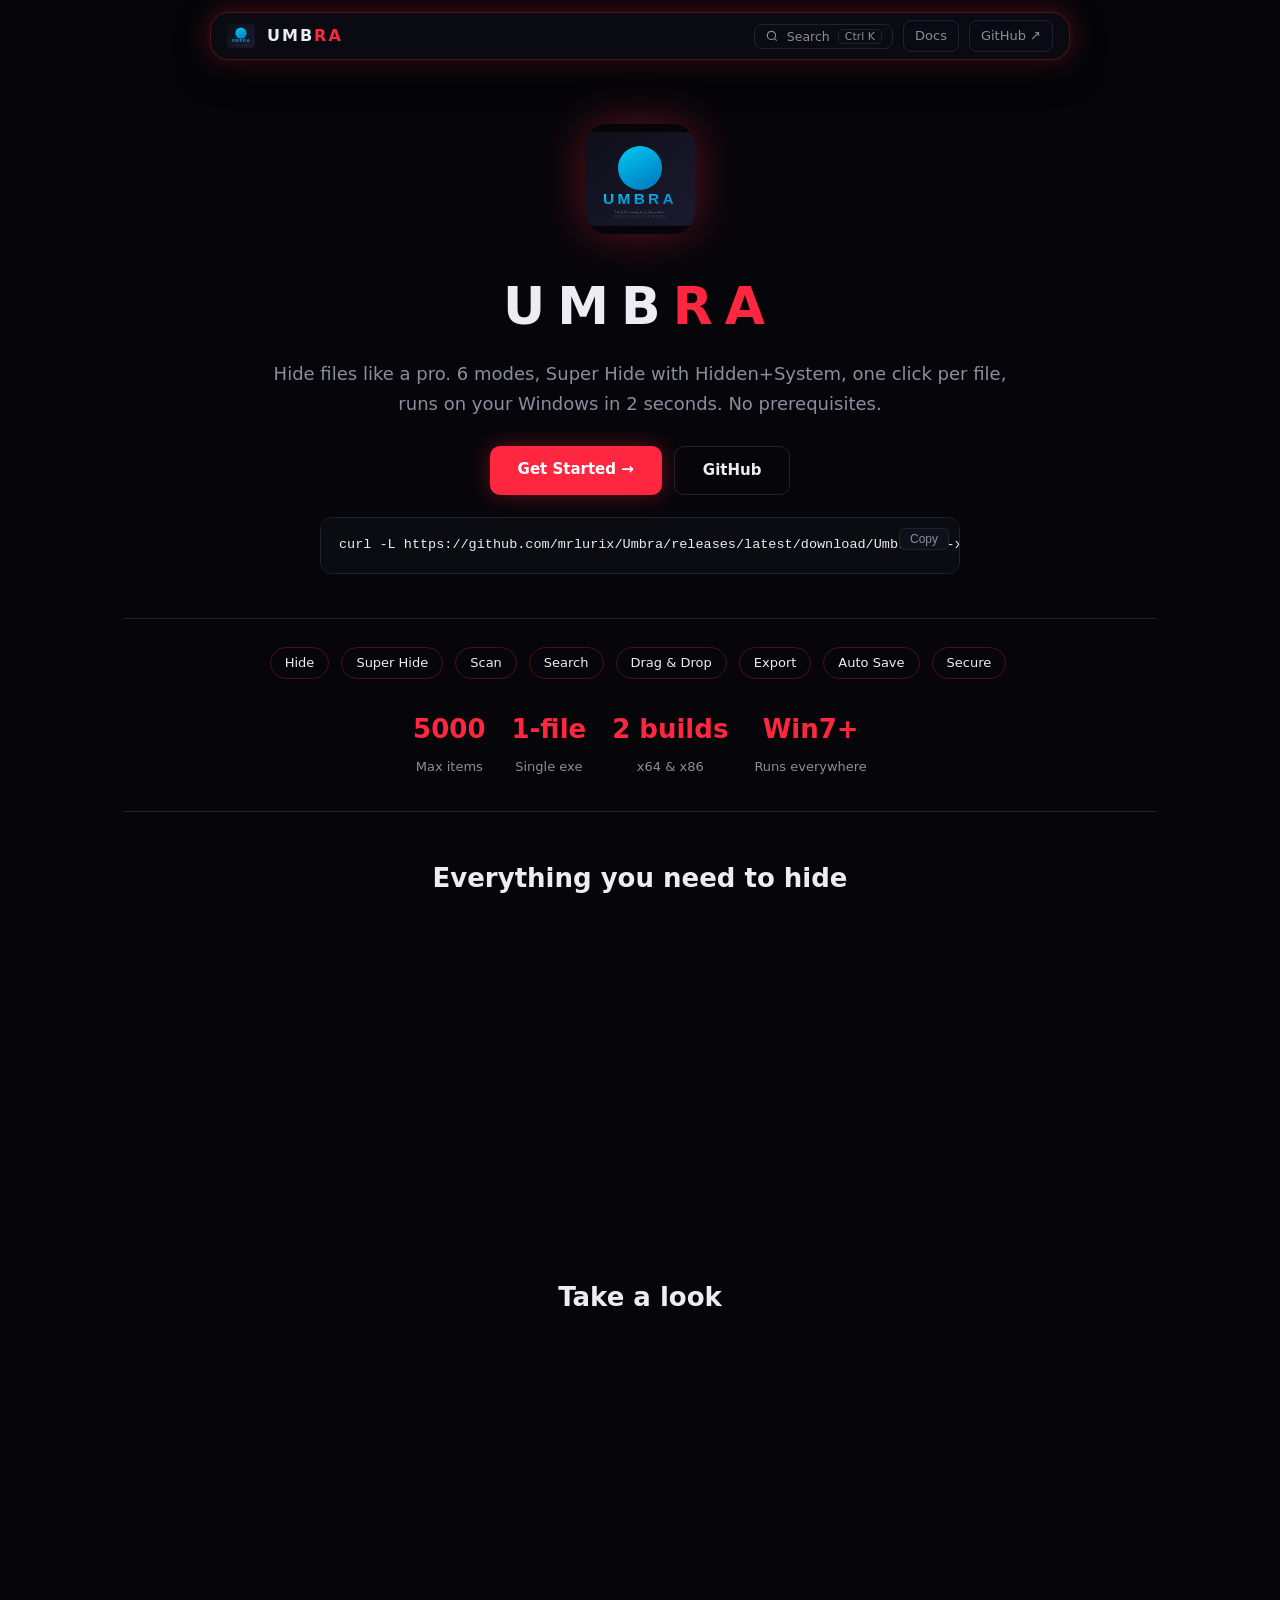
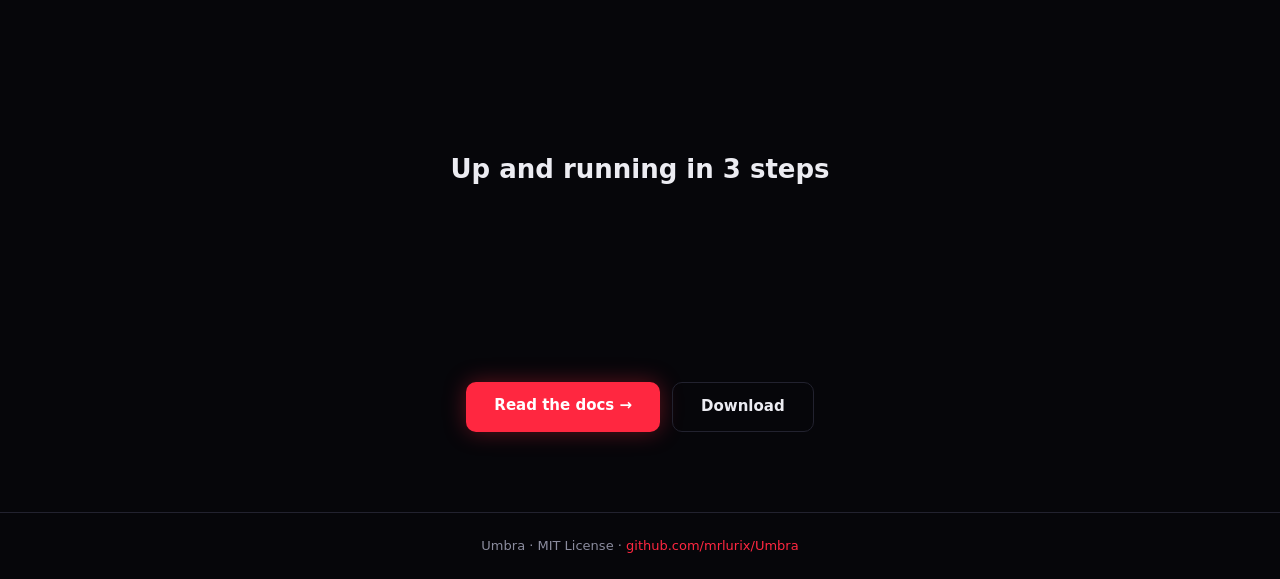
==== commit 33e7290f: "site: exact copy of zefira for Umbra" ====
--- a/docs/index.html
+++ b/docs/index.html
@@ -1,216 +1,87 @@
-<!doctype html>
+<!DOCTYPE html>
 <html lang="en">
 <head>
-<meta charset="utf-8">
-<meta name="viewport" content="width=device-width,initial-scale=1">
-<title>Umbra — Hide files like a pro</title>
-<meta name="description" content="Umbra — Smart file & folder hiding for Windows. 6 modes, Super Hide with Hidden+System, self-contained single file.">
+<meta charset="UTF-8">
+<meta name="viewport" content="width=device-width, initial-scale=1.0">
+<meta http-equiv="Content-Security-Policy" content="default-src 'self'; img-src 'self' data:; style-src 'self'; script-src 'self'; object-src 'none'; base-uri 'none'; frame-ancestors 'none'">
+<meta name="referrer" content="no-referrer">
+<title>Umbra — Smart file hiding for Windows</title>
+<meta name="description" content="Umbra — Smart file & folder hiding for Windows. Super Hide with Hidden+System, self-contained single file, no prerequisites.">
 <link rel="icon" href="assets/logo.svg">
-<link rel="stylesheet" href="style.css">
+<link rel="stylesheet" href="assets/style.css?v=3">
 </head>
 <body>
-<div class="nav-pill-wrap">
-  <div class="nav-pill">
-    <a class="logo" href="index.html" style="text-decoration:none">
-      <div class="logo-mark"><img src="assets/logo.svg" alt=""></div>
-      <div class="logo-text"><b>UMB</b><span>RA</span></div>
-    </a>
-    <div class="nav-right">
-      <div class="search-pill" id="search-trigger" role="button" tabindex="0" aria-label="Search">⌕ Search <kbd>Ctrl K</kbd></div>
-      <a class="nav-link" href="docs.html">Docs</a>
-      <a class="nav-link" href="https://github.com/mrlurix/Umbra" target="_blank">GitHub ↗</a>
-    </div>
-  </div>
-</div>
-
-<header class="hero container">
-  <div class="hero-icon">
-    <!-- Umbra logo: half-circle + lines -->
-    <svg viewBox="0 0 64 64" width="48" height="48" aria-hidden="true">
-      <path d="M32 8 A24 24 0 0 0 32 56" fill="#00D4FF" opacity="0.95"/>
-      <g stroke="#00D4FF" stroke-width="2.4" stroke-linecap="round" opacity="0.55">
-        <path d="M36 14 H60"/><path d="M38 20 H62"/><path d="M40 26 H62"/><path d="M40 32 H60"/><path d="M38 38 H56"/><path d="M36 44 H50"/>
-      </g>
-    </svg>
-  </div>
-  <h1>UMB<span class="accent">RA</span></h1>
-  <p class="subtitle">Hide files like a pro. 6 modes, Super Hide with Hidden+System, one click per file —<br>runs on your Windows in 2 seconds. No prerequisites.</p>
-  <div class="hero-actions">
-    <a class="btn btn-primary" href="docs.html">Get Started →</a>
-    <a class="btn btn-ghost" href="https://github.com/mrlurix/Umbra" target="_blank">GitHub</a>
-  </div>
-
-  <div class="install-wrap">
-    <div class="install-bar">
-      <span>Quick download</span>
-      <button class="copy-btn" onclick="navigator.clipboard.writeText(this.nextElementSibling.innerText);this.textContent='Copied!';setTimeout(()=>this.textContent='Copy',1500)">Copy</button>
-      <span style="display:none">curl -L https://github.com/mrlurix/Umbra/releases/latest/download/Umbra-win-x64.exe -o Umbra.exe</span>
-    </div>
-    <div class="install-code" id="install-code">curl -L https://github.com/mrlurix/Umbra/releases/latest/download/Umbra-win-x64.exe -o Umbra.exe</div>
-  </div>
-
-  <div class="divider"></div>
-
-  <div class="pills">
-    <span class="pill">Hide</span>
-    <span class="pill">Super Hide</span>
-    <span class="pill">Scan</span>
-    <span class="pill">Search</span>
-    <span class="pill">Drag &amp; Drop</span>
-    <span class="pill">Export</span>
-    <span class="pill">Auto Save</span>
-    <span class="pill">Secure</span>
-  </div>
-
-  <div class="stats">
-    <div class="stat"><strong>5000</strong><span>Max items</span></div>
-    <div class="stat"><strong>1-file</strong><span>Single exe</span></div>
-    <div class="stat"><strong>2 builds</strong><span>x64 &amp; x86</span></div>
-    <div class="stat"><strong>Win7+</strong><span>Runs everywhere</span></div>
-  </div>
-
-  <div class="divider"></div>
-
-  <div class="screenshot-wrap">
-    <img src="assets/screenshot.svg" alt="Umbra screenshot">
-  </div>
+<header class="topbar">
+  <a class="brand" href="index.html"><img src="assets/logo.svg" alt="Umbra"><b>UMB<span>RA</span></b></a>
+  <span class="spacer"></span>
+  <a class="gh" href="installation.html">Docs</a>
+  <a class="gh" href="https://github.com/mrlurix/Umbra" target="_blank" rel="noopener">GitHub ↗</a>
 </header>
 
-<section class="section container">
-  <h2>Everything you need to hide</h2>
-  <p class="lead">Dark neon UI, secure by design, zero setup. All features documented.</p>
-  <div class="grid">
-    <div class="card">
-      <div class="icon" style="background:rgba(0,212,255,0.12);border:1px solid rgba(0,212,255,0.25)">🙈</div>
-      <h3>Hide &amp; Unhide</h3>
-      <p>Instant Hidden attribute toggle. Works for files &amp; folders, even on network drives.</p>
+<main class="landing">
+  <!-- HERO -->
+  <section class="hero-xl">
+    <img src="assets/logo.svg" alt="Umbra logo" style="background:#0A0A0C;border:1px solid #1C1C1F;padding:14px">
+    <h1>UMB<span>RA</span></h1>
+    <p class="tagline">Hide files like a pro. 6 modes, Super Hide with Hidden+System, one click per file,<br>runs on your Windows in 2 seconds. No prerequisites.</p>
+    <div class="cta">
+      <a class="btn primary" href="installation.html">Get Started →</a>
+      <a class="btn ghost" href="https://github.com/mrlurix/Umbra" target="_blank" rel="noopener">GitHub</a>
     </div>
-    <div class="card">
-      <div class="icon" style="background:rgba(239,68,68,0.12);border:1px solid rgba(239,68,68,0.25)">🔒</div>
-      <h3>Super Hide</h3>
-      <p>Hidden + System. Survives Explorer “Show hidden files” — truly invisible.</p>
+    <pre class="oneline">curl -L https://github.com/mrlurix/Umbra/releases/latest/download/Umbra-win-x64.exe -o Umbra.exe</pre>
+  </section>
+
+  <!-- PROTOCOLS / FEATURES -->
+  <section class="band">
+    <div class="proto-row">
+      <span class="badge">Hide</span><span class="badge">Super Hide</span><span class="badge">Scan</span><span class="badge">Search</span><span class="badge">Drag &amp; Drop</span><span class="badge">Export</span><span class="badge">Auto Save</span><span class="badge">Secure</span>
     </div>
-    <div class="card">
-      <div class="icon" style="background:rgba(99,102,241,0.12);border:1px solid rgba(99,102,241,0.25)">🔍</div>
-      <h3>Smart Scan</h3>
-      <p>Finds already-hidden files recursively. Skips junctions, limits to 2000 items.</p>
+    <div class="stats">
+      <div><b>5000</b><span>Max items</span></div>
+      <div><b>1-file</b><span>Single exe</span></div>
+      <div><b>2 builds</b><span>x64 &amp; x86</span></div>
+      <div><b>Win7+</b><span>Runs everywhere</span></div>
     </div>
-    <div class="card">
-      <div class="icon" style="background:rgba(34,197,94,0.12);border:1px solid rgba(34,197,94,0.25)">🔎</div>
-      <h3>Search &amp; Stats</h3>
-      <p>Live search by name/path, live counters for items/hidden/size.</p>
+  </section>
+
+  <!-- FEATURES -->
+  <section class="wrap">
+    <h2 id="everything-you-need-to-hide">Everything you need to hide</h2>
+    <div class="feat-grid">
+      <div class="feat"><b>Hide &amp; Unhide</b><p>Instant Hidden attribute toggle. Works for files &amp; folders, even on network drives.</p></div>
+      <div class="feat"><b>Super Hide</b><p>Hidden + System — survives Explorer “Show hidden files”, truly invisible.</p></div>
+      <div class="feat"><b>Smart Scan</b><p>Finds already-hidden files recursively. Skips junctions, limits to 2000 items.</p></div>
+      <div class="feat"><b>Search &amp; Stats</b><p>Live search by name/path with live counters for items / hidden / size.</p></div>
+      <div class="feat"><b>Auto Save &amp; Export</b><p>Auto-saved to items.json (atomic). One-click export to Desktop.</p></div>
+      <div class="feat"><b>Modern UI</b><p>Dark #0A0A0A, neon accents, animations, toasts and full settings panel.</p></div>
     </div>
-    <div class="card">
-      <div class="icon" style="background:rgba(168,85,247,0.12);border:1px solid rgba(168,85,247,0.25)">💾</div>
-      <h3>Auto Save &amp; Export</h3>
-      <p>Auto-saved to items.json (atomic). One-click export to Desktop.</p>
+  </section>
+
+  <!-- SCREENSHOTS -->
+  <section class="wrap">
+    <h2 id="take-a-look">Take a look</h2>
+    <div class="shots">
+      <figure><img src="assets/screenshot.svg" alt="Umbra app" loading="lazy"><figcaption>Main window — dark neon UI</figcaption></figure>
+      <figure><img src="assets/screenshot.svg" alt="Umbra settings" loading="lazy" style="object-position: right"><figcaption>Settings panel — stats &amp; actions</figcaption></figure>
     </div>
-    <div class="card">
-      <div class="icon" style="background:rgba(236,72,153,0.12);border:1px solid rgba(236,72,153,0.25)">🎨</div>
-      <h3>Modern UI</h3>
-      <p>Dark #0A0A0A, neon accents, animations, toasts, settings panel.</p>
+  </section>
+
+  <!-- HOW IT WORKS -->
+  <section class="wrap">
+    <h2 id="up-and-running-in-3-steps">Up and running in 3 steps</h2>
+    <div class="steps">
+      <div class="step"><b>1</b><p>Download the exe and double-click — no install</p></div>
+      <div class="step"><b>2</b><p>Add files / folders, pick Hide or Super Hide</p></div>
+      <div class="step"><b>3</b><p>Your files are invisible. Use Show to restore</p></div>
     </div>
-  </div>
-</section>
+    <div class="cta">
+      <a class="btn primary" href="installation.html">Read the docs →</a>
+      <a class="btn ghost" href="https://github.com/mrlurix/Umbra/releases/latest">Download</a>
+    </div>
+  </section>
+</main>
 
-<section class="section container">
-  <h2>Downloads</h2>
-  <div class="downloads">
-    <div class="dl-card">
-      <h3>Windows 64-bit</h3>
-      <p>Recommended for Windows 10/11 x64 — ~68 MB compressed.</p>
-      <a class="btn btn-primary" href="https://github.com/mrlurix/Umbra/releases/latest">Download Umbra-win-x64.exe</a>
-      <code style="margin-top:8px;display:block">publish/win-x64/Umbra.exe</code>
-    </div>
-    <div class="dl-card">
-      <h3>Windows 32-bit</h3>
-      <p>Universal — works on 32 &amp; 64-bit, ~63 MB.</p>
-      <a class="btn btn-ghost" href="https://github.com/mrlurix/Umbra/releases/latest">Download Umbra-win-x86.exe</a>
-      <code style="margin-top:8px;display:block">publish/win-x86/Umbra.exe</code>
-    </div>
-  </div>
-</section>
-
-<footer class="container">
-  <span>© 2026 Umbra — Made by <a href="https://github.com/mrlurix">mrlurix</a> 🖤</span>
-  <span><a href="docs.html">Docs</a> • <a href="https://github.com/mrlurix/Umbra">GitHub</a> • <a href="https://github.com/mrlurix/Umbra/releases/latest">Releases</a></span>
-</footer>
-
-<div id="search-modal" class="search-modal" aria-hidden="true">
-  <div class="search-backdrop"></div>
-  <div class="search-panel" role="dialog" aria-modal="true" aria-label="Search">
-    <div class="search-input-wrap">
-      <span>⌕</span>
-      <input id="search-input" type="text" placeholder="Search docs, features, shortcuts..." autocomplete="off" spellcheck="false">
-      <kbd>ESC</kbd>
-    </div>
-    <div id="search-results" class="search-results"></div>
-    <div class="search-footer">
-      <span><kbd>↑</kbd> <kbd>↓</kbd> navigate</span>
-      <span><kbd>↵</kbd> open</span>
-      <span><kbd>ESC</kbd> close</span>
-    </div>
-  </div>
-</div>
-
-<script>
-const searchIndex=[
-  {title:"Get Started",desc:"Installation & quick start",url:"docs.html#quick",icon:"🚀"},
-  {title:"Hide / Super Hide",desc:"Hidden and Hidden+System modes",url:"docs.html#hide",icon:"🔒"},
-  {title:"Scan",desc:"Find already-hidden files",url:"docs.html#scan",icon:"🔍"},
-  {title:"Search & Stats",desc:"Live search and statistics",url:"docs.html#search",icon:"🔎"},
-  {title:"Settings Panel",desc:"Shortcuts, stats, actions, tips",url:"docs.html#settings",icon:"⚙"},
-  {title:"Save / Load / Export",desc:"items.json and Desktop export",url:"docs.html#persist",icon:"💾"},
-  {title:"Shortcuts",desc:"Keyboard shortcuts reference",url:"docs.html#shortcuts",icon:"⌨"},
-  {title:"Security",desc:"Hardening and validation",url:"docs.html#security",icon:"🛡"},
-  {title:"Build from Source",desc:"dotnet build & publish",url:"docs.html#build",icon:"🛠"},
-  {title:"Download x64",desc:"Windows 64-bit ~68MB",url:"https://github.com/mrlurix/Umbra/releases/latest",icon:"⬇"},
-  {title:"Download x86",desc:"Windows 32-bit ~63MB",url:"https://github.com/mrlurix/Umbra/releases/latest",icon:"⬇"},
-  {title:"GitHub",desc:"Source code and releases",url:"https://github.com/mrlurix/Umbra",icon:"★"},
-];
-const modal=document.getElementById('search-modal');
-const input=document.getElementById('search-input');
-const results=document.getElementById('search-results');
-const trigger=document.getElementById('search-trigger');
-let active= -1;
-function openSearch(){modal.classList.add('open');modal.setAttribute('aria-hidden','false');input.value='';render('');input.focus();active=-1}
-function closeSearch(){modal.classList.remove('open');modal.setAttribute('aria-hidden','true');trigger.focus()}
-function render(q){
-  const f=q.toLowerCase().trim();
-  const items=f?searchIndex.filter(i=>i.title.toLowerCase().includes(f)||i.desc.toLowerCase().includes(f)):searchIndex.slice(0,6);
-  if(!items.length){results.innerHTML='<div class="search-empty">No results for “'+q.replace(/</g,'&lt;')+'”</div>';return}
-  results.innerHTML=items.map((it,i)=>`
-    <a class="search-item ${i===active?'active':''}" href="${it.url}" data-i="${i}">
-      <div class="search-item-icon">${it.icon}</div>
-      <div class="search-item-content">
-        <div class="search-item-title">${it.title}</div>
-        <div class="search-item-desc">${it.desc}</div>
-      </div>
-      <div class="search-item-action">↵</div>
-    </a>
-  `).join('');
-}
-input.addEventListener('input',()=>{active=-1;render(input.value)});
-input.addEventListener('keydown',e=>{
-  const items=results.querySelectorAll('.search-item');
-  if(e.key==='ArrowDown'){e.preventDefault();active=Math.min(active+1,items.length-1);render(input.value);items[active]?.scrollIntoView({block:'nearest'})}
-  else if(e.key==='ArrowUp'){e.preventDefault();active=Math.max(active-1,0);render(input.value)}
-  else if(e.key==='Enter'){e.preventDefault();if(active>=0) items[active]?.click(); else items[0]?.click()}
-  else if(e.key==='Escape') closeSearch();
-});
-document.addEventListener('keydown',e=>{
-  if((e.ctrlKey||e.metaKey) && e.key.toLowerCase()==='k'){e.preventDefault();openSearch()}
-  else if(e.key==='Escape' && modal.classList.contains('open')) closeSearch();
-  else if(e.key==='/' && !modal.classList.contains('open') && document.activeElement.tagName!=='INPUT'){e.preventDefault();openSearch()}
-});
-trigger.addEventListener('click',openSearch);
-trigger.addEventListener('keydown',e=>{if(e.key==='Enter'||e.key===' '){e.preventDefault();openSearch()}});
-modal.querySelector('.search-backdrop').addEventListener('click',closeSearch);
-document.querySelector('.copy-btn')?.addEventListener('click',function(){
-  const code=document.getElementById('install-code').textContent;
-  navigator.clipboard.writeText(code).then(()=>{const t=this.textContent;this.textContent='Copied!';setTimeout(()=>t.textContent='Copy',1400)});
-});
-render('');
-</script>
+<footer>Umbra · MIT License · <a href="https://github.com/mrlurix/Umbra">github.com/mrlurix/Umbra</a></footer>
+<script src="assets/docs.js?v=3"></script>
 </body>
 </html>
--- a/docs/assets/style.css
+++ b/docs/assets/style.css
@@ -0,0 +1,437 @@
+:root {
+  --bg: #06060a;
+  --card: #10101a;
+  --border: #22222f;
+  --border-red: rgba(255, 39, 64, .28);
+  --red: #ff2740;
+  --red-dark: #8f0f1e;
+  --red-glow: rgba(255, 39, 64, .35);
+  --text: #ececf2;
+  --muted: #8b8c9e;
+  --green: #2ecc71;
+  --orange: #f5a623;
+  --code-bg: #0b0b12;
+  --sidebar-w: 264px;
+  --radius: 12px;
+}
+
+* { box-sizing: border-box; }
+html { scroll-behavior: smooth; }
+body {
+  margin: 0;
+  background: var(--bg);
+  color: var(--text);
+  font-family: "Segoe UI", system-ui, -apple-system, Roboto, Arial, sans-serif;
+  line-height: 1.7;
+}
+
+/* ---------- header ---------- */
+.topbar {
+  position: sticky;
+  top: 12px;
+  z-index: 50;
+  display: flex;
+  align-items: center;
+  gap: 10px;
+  width: calc(100% - 44px);
+  max-width: 860px;
+  margin: 12px auto 0;
+  padding: 7px 16px;
+  background: rgba(16, 16, 26, .55);
+  backdrop-filter: blur(16px) saturate(1.3);
+  -webkit-backdrop-filter: blur(16px) saturate(1.3);
+  border: 1px solid var(--border-red);
+  border-radius: 18px;
+  box-shadow: 0 10px 34px rgba(0, 0, 0, .5), 0 0 22px var(--red-glow);
+}
+.brand { display: flex; align-items: center; gap: 12px; text-decoration: none; color: var(--text); }
+.brand img { width: 28px; height: 28px; border-radius: 7px; }
+.brand b { font-size: 16px; letter-spacing: 2px; }
+.brand b span { color: var(--red); }
+.ver {
+  font-size: 11px;
+  color: var(--red);
+  border: 1px solid var(--border-red);
+  border-radius: 20px;
+  padding: 0 8px;
+  white-space: nowrap;
+}
+.topbar .spacer { flex: 1; }
+.topbar a.gh {
+  color: var(--muted);
+  text-decoration: none;
+  font-size: 13px;
+  border: 1px solid var(--border);
+  padding: 4px 11px;
+  border-radius: 8px;
+}
+.topbar a.gh:hover { color: var(--text); border-color: var(--red); }
+#nav-toggle {
+  display: none;
+  background: none;
+  border: 1px solid var(--border);
+  color: var(--text);
+  border-radius: 8px;
+  font-size: 16px;
+  padding: 3px 10px;
+  cursor: pointer;
+}
+
+/* ---------- layout ---------- */
+.layout { display: flex; }
+.sidebar {
+  width: var(--sidebar-w);
+  flex-shrink: 0;
+  position: fixed;
+  left: 0;
+  top: 80px;
+  height: calc(100vh - 94px);
+  overflow-y: auto;
+  padding: 22px 14px 40px 22px;
+  border-right: 1px solid var(--border);
+  background: var(--bg);
+}
+.sidebar input {
+  width: 100%;
+  background: var(--code-bg);
+  border: 1px solid var(--border);
+  color: var(--text);
+  border-radius: 8px;
+  padding: 8px 12px;
+  margin-bottom: 14px;
+  font-size: 14px;
+}
+.sidebar input:focus { outline: none; border-color: var(--red); }
+.nav-group { font-size: 12px; text-transform: uppercase; letter-spacing: 1.5px; color: var(--muted); margin: 16px 6px 6px; }
+.sidebar a {
+  display: block;
+  color: var(--muted);
+  text-decoration: none;
+  font-size: 14.5px;
+  padding: 7px 12px;
+  border-radius: 8px;
+  border-left: 2px solid transparent;
+}
+.sidebar a:hover { color: var(--text); background: var(--card); }
+.sidebar a.active { color: var(--red); background: var(--card); border-left-color: var(--red); }
+
+.content { flex: 1; min-width: 0; max-width: 1000px; margin-left: var(--sidebar-w); padding: 34px 40px 80px; }
+.content h1 { font-size: 32px; margin: 0 0 6px; letter-spacing: .5px; }
+.content h1 .z { color: var(--red); }
+.content h2 { font-size: 22px; margin: 38px 0 10px; padding-bottom: 8px; border-bottom: 1px solid var(--border); }
+.content h2::before { content: "▸ "; color: var(--red); }
+.content h3 { font-size: 17px; margin: 24px 0 8px; color: var(--text); }
+.subtitle { color: var(--muted); margin: 0 0 20px; font-size: 16px; }
+.content p, .content li { color: #cfcfda; font-size: 15px; }
+.content a { color: var(--red); }
+.content ul, .content ol { padding-left: 22px; }
+.content li { margin: 5px 0; }
+
+/* ---------- cards / callouts ---------- */
+.cards { display: grid; grid-template-columns: repeat(auto-fit, minmax(220px, 1fr)); gap: 14px; margin: 20px 0; }
+.card {
+  display: block;
+  background: var(--card);
+  border: 1px solid var(--border);
+  border-radius: var(--radius);
+  padding: 18px;
+  text-decoration: none;
+}
+.card:hover { border-color: var(--red); box-shadow: 0 0 18px var(--red-glow); }
+.card b { display: block; color: var(--text); font-size: 16px; margin-bottom: 4px; }
+.card span { color: var(--muted); font-size: 13.5px; }
+.callout {
+  border-radius: var(--radius);
+  padding: 14px 18px;
+  margin: 18px 0;
+  font-size: 14.5px;
+  border: 1px solid var(--border);
+  background: var(--card);
+}
+.callout.warn { border-color: var(--orange); }
+.callout.warn::before { content: "⚠ "; }
+.callout.info { border-color: var(--border-red); }
+.callout.info::before { content: "ⓘ "; color: var(--red); }
+.callout.ok { border-color: rgba(46, 204, 113, .4); }
+.callout.ok::before { content: "✓ "; color: var(--green); }
+
+/* ---------- code / tables ---------- */
+pre {
+  background: var(--code-bg);
+  border: 1px solid var(--border);
+  border-radius: var(--radius);
+  padding: 16px 18px;
+  overflow-x: auto;
+  position: relative;
+  font-size: 13.5px;
+}
+code { font-family: Consolas, "Cascadia Code", monospace; }
+p code, li code, td code {
+  background: var(--code-bg);
+  border: 1px solid var(--border);
+  border-radius: 6px;
+  padding: 1px 7px;
+  font-size: 13px;
+  color: #ffb3bb;
+}
+.copy-btn {
+  position: absolute;
+  top: 10px;
+  right: 10px;
+  background: var(--card);
+  border: 1px solid var(--border);
+  color: var(--muted);
+  border-radius: 6px;
+  font-size: 12px;
+  padding: 3px 10px;
+  cursor: pointer;
+}
+.copy-btn:hover { color: var(--text); border-color: var(--red); }
+table { width: 100%; border-collapse: collapse; margin: 16px 0; font-size: 14px; }
+th, td { text-align: left; padding: 10px 14px; border-bottom: 1px solid var(--border); }
+th { color: var(--red); font-weight: 600; text-transform: uppercase; font-size: 12px; letter-spacing: 1px; }
+tr:hover td { background: var(--card); }
+.badge {
+  display: inline-block;
+  font-size: 12px;
+  border-radius: 20px;
+  padding: 1px 10px;
+  border: 1px solid var(--border);
+  color: var(--muted);
+  margin: 2px 4px 2px 0;
+}
+.badge.get { color: var(--green); border-color: rgba(46, 204, 113, .4); }
+.badge.post { color: var(--orange); border-color: rgba(245, 166, 35, .4); }
+.badge.put { color: #5aa9ff; border-color: rgba(90, 169, 255, .4); }
+.badge.del { color: var(--red); border-color: var(--border-red); }
+
+.hero {
+  text-align: center;
+  padding: 50px 20px 30px;
+}
+.hero img { width: 96px; height: 96px; border-radius: 20px; box-shadow: 0 0 40px var(--red-glow); }
+.hero h1 { font-size: 44px; letter-spacing: 10px; margin: 18px 0 6px; }
+.hero h1 span { color: var(--red); }
+.hero p { color: var(--muted); font-size: 17px; max-width: 640px; margin: 0 auto; }
+.cta { display: flex; gap: 12px; justify-content: center; margin: 26px 0 10px; flex-wrap: wrap; }
+.btn {
+  text-decoration: none;
+  padding: 11px 28px;
+  border-radius: 10px;
+  font-weight: 600;
+  font-size: 15px;
+}
+.btn.primary { background: var(--red); color: #fff !important; box-shadow: 0 0 22px var(--red-glow); }
+.btn.primary:hover { background: #ff4056; }
+.btn.ghost { border: 1px solid var(--border); color: var(--text) !important; }
+.btn.ghost:hover { border-color: var(--red); }
+.stats { display: flex; gap: 26px; justify-content: center; margin: 26px 0 6px; flex-wrap: wrap; }
+.stats div { text-align: center; }
+.stats b { display: block; font-size: 26px; color: var(--red); }
+.stats span { font-size: 13px; color: var(--muted); }
+
+footer {
+  border-top: 1px solid var(--border);
+  color: var(--muted);
+  font-size: 13px;
+  text-align: center;
+  padding: 22px;
+}
+footer a { color: var(--red); text-decoration: none; }
+
+/* ---------- landing ---------- */
+.landing { max-width: 1080px; margin: 0 auto; padding: 0 24px 70px; }
+.hero-xl { text-align: center; padding: 64px 16px 34px; }
+.hero-xl img { width: 110px; height: 110px; border-radius: 22px; box-shadow: 0 0 46px var(--red-glow); }
+.hero-xl h1 { font-size: 52px; letter-spacing: 12px; margin: 20px 0 8px; }
+.hero-xl h1 span { color: var(--red); }
+.hero-xl .tagline { color: var(--muted); font-size: 18px; margin: 0 0 6px; }
+.oneline { max-width: 640px; margin: 22px auto 0; text-align: left; }
+.band { border-top: 1px solid var(--border); border-bottom: 1px solid var(--border); padding: 26px 0; margin: 10px 0 0; }
+.proto-row { display: flex; flex-wrap: wrap; gap: 8px; justify-content: center; margin-bottom: 18px; }
+.proto-row .badge { font-size: 13px; padding: 4px 14px; color: var(--text); border-color: var(--border-red); }
+.wrap { padding: 44px 8px 0; }
+.wrap h2 { text-align: center; font-size: 26px; margin: 0 0 24px; }
+.wrap h2::before { content: ""; }
+.feat-grid { display: grid; grid-template-columns: repeat(auto-fit, minmax(280px, 1fr)); gap: 14px; }
+.feat {
+  background: var(--card);
+  border: 1px solid var(--border);
+  border-radius: var(--radius);
+  padding: 20px 22px;
+}
+.feat:hover { border-color: var(--red); }
+.feat b { font-size: 16px; }
+.feat b::before { content: "▸ "; color: var(--red); }
+.feat p { color: var(--muted); font-size: 14px; margin: 6px 0 0; }
+.shots { display: grid; grid-template-columns: repeat(auto-fit, minmax(300px, 1fr)); gap: 18px; }
+.shots figure { margin: 0; background: var(--card); border: 1px solid var(--border); border-radius: var(--radius); overflow: hidden; }
+.shots img { width: 100%; display: block; }
+.shots figcaption { padding: 10px 16px; color: var(--muted); font-size: 13.5px; border-top: 1px solid var(--border); }
+.steps { display: grid; grid-template-columns: repeat(auto-fit, minmax(220px, 1fr)); gap: 14px; margin-bottom: 30px; }
+.step {
+  background: var(--card);
+  border: 1px solid var(--border);
+  border-radius: var(--radius);
+  padding: 20px;
+  text-align: center;
+}
+.step b {
+  display: inline-block;
+  width: 38px; height: 38px; line-height: 38px;
+  border-radius: 50%;
+  background: var(--red);
+  color: #fff;
+  font-size: 18px;
+  margin-bottom: 10px;
+  box-shadow: 0 0 18px var(--red-glow);
+}
+.step p { color: var(--muted); font-size: 14px; margin: 0; }
+
+/* ---------- responsive ---------- */
+@media (max-width: 860px) {
+  #nav-toggle { display: block; }
+  .hero-xl h1 { font-size: 34px; letter-spacing: 7px; }
+  .sidebar {
+    display: none;
+    top: 80px;
+    left: 0;
+    background: var(--bg);
+    z-index: 40;
+    height: calc(100vh - 94px);
+    box-shadow: 4px 0 24px rgba(0,0,0,.6);
+  }
+  .sidebar.open { display: block; }
+  .content { padding: 24px 18px 60px; margin-left: 0; max-width: none; }
+  .hero h1 { font-size: 32px; letter-spacing: 6px; }
+}
+
+/* ---------- search palette (Ctrl+K) ---------- */
+.sp-trigger {
+  display: flex;
+  align-items: center;
+  gap: 8px;
+  background: var(--code-bg);
+  border: 1px solid var(--border);
+  color: var(--muted);
+  border-radius: 8px;
+  padding: 4px 10px;
+  font-size: 12.5px;
+  cursor: pointer;
+  font-family: inherit;
+}
+.sp-trigger:hover { color: var(--text); border-color: var(--red); }
+.sp-trigger kbd {
+  font-family: inherit;
+  font-size: 11px;
+  border: 1px solid var(--border);
+  border-radius: 5px;
+  padding: 0 6px;
+  color: var(--muted);
+}
+.sp-overlay {
+  position: fixed;
+  inset: 0;
+  z-index: 100;
+  background: rgba(3, 3, 6, .72);
+  backdrop-filter: blur(4px);
+  display: flex;
+  justify-content: center;
+  align-items: flex-start;
+  padding: 12vh 18px 18px;
+  opacity: 0;
+  transition: opacity .18s ease;
+}
+.sp-overlay.show { opacity: 1; }
+.sp-overlay[hidden] { display: none; }
+.sp-modal {
+  width: min(620px, 100%);
+  max-height: 66vh;
+  display: flex;
+  flex-direction: column;
+  background: var(--card);
+  border: 1px solid var(--border-red);
+  border-radius: 14px;
+  box-shadow: 0 24px 80px rgba(0, 0, 0, .65), 0 0 34px var(--red-glow);
+  overflow: hidden;
+  transform: translateY(-14px) scale(.98);
+  transition: transform .22s cubic-bezier(.2, .9, .3, 1.2);
+}
+.sp-overlay.show .sp-modal { transform: none; }
+.sp-input-row { display: flex; align-items: center; gap: 10px; padding: 14px 16px; border-bottom: 1px solid var(--border); }
+.sp-input-row svg { flex-shrink: 0; }
+.sp-input-row input {
+  flex: 1;
+  background: none;
+  border: none;
+  outline: none;
+  color: var(--text);
+  font-size: 16px;
+  font-family: inherit;
+}
+.sp-results { overflow-y: auto; padding: 8px; }
+.sp-item {
+  display: block;
+  padding: 10px 12px;
+  border-radius: 9px;
+  cursor: pointer;
+  text-decoration: none;
+}
+.sp-item.sel, .sp-item:hover { background: rgba(255, 39, 64, .1); }
+.sp-item .sp-sec { color: var(--text); font-size: 14.5px; }
+.sp-item .sp-page { color: var(--red); font-size: 12px; text-transform: uppercase; letter-spacing: 1px; }
+.sp-item .sp-snip { color: var(--muted); font-size: 13px; white-space: nowrap; overflow: hidden; text-overflow: ellipsis; }
+.sp-item mark { background: rgba(255, 39, 64, .32); color: #fff; border-radius: 3px; padding: 0 1px; }
+.sp-empty { color: var(--muted); text-align: center; padding: 26px; font-size: 14px; }
+.sp-foot {
+  display: flex;
+  gap: 16px;
+  padding: 10px 16px;
+  border-top: 1px solid var(--border);
+  color: var(--muted);
+  font-size: 12px;
+}
+.sp-foot kbd { font-family: inherit; border: 1px solid var(--border); border-radius: 5px; padding: 0 6px; margin-right: 4px; }
+
+/* ---------- scroll animations ---------- */
+.reveal { opacity: 0; transform: translateY(22px); transition: opacity .55s ease, transform .55s cubic-bezier(.2, .7, .3, 1); }
+.reveal.in { opacity: 1; transform: none; }
+.hero-xl img { animation: drop-in .7s cubic-bezier(.2, .9, .3, 1.25) both; }
+.hero-xl h1 { animation: rise-in .6s .1s ease both; }
+.hero-xl .tagline { animation: rise-in .6s .2s ease both; }
+.hero-xl .cta { animation: rise-in .6s .3s ease both; }
+.hero-xl .oneline { animation: rise-in .6s .4s ease both; }
+@keyframes drop-in { from { opacity: 0; transform: translateY(-26px) scale(.9); } to { opacity: 1; transform: none; } }
+@keyframes rise-in { from { opacity: 0; transform: translateY(18px); } to { opacity: 1; transform: none; } }
+.card, .feat, .step { transition: transform .25s ease, border-color .25s ease, box-shadow .25s ease; }
+.card:hover, .feat:hover { transform: translateY(-3px); }
+@media (prefers-reduced-motion: reduce) {
+  *, *::before, *::after { animation: none !important; transition: none !important; }
+  .reveal { opacity: 1; transform: none; }
+}
+
+/* ---------- responsive ---------- */
+body { overflow-x: clip; }
+table { display: block; width: 100%; overflow-x: auto; }
+.sp-foot { flex-wrap: wrap; gap: 8px 16px; }
+
+@media (max-width: 560px) {
+  .topbar { gap: 8px; padding: 6px 12px; border-radius: 14px; }
+  .brand img { width: 24px; height: 24px; }
+  .brand b { font-size: 14px; letter-spacing: 1px; }
+  .ver { display: none; }
+  .topbar a.gh { font-size: 12px; padding: 3px 8px; }
+  .sp-trigger { padding: 4px 8px; }
+  .sp-trigger span, .sp-trigger kbd { display: none; }
+  .content h1 { font-size: 25px; }
+  .content h2 { font-size: 19px; }
+  table { font-size: 13px; }
+  th, td { padding: 8px 10px; }
+  .hero-xl { padding: 44px 8px 24px; }
+  .hero-xl h1 { letter-spacing: 5px; }
+  .hero-xl .tagline { font-size: 15.5px; }
+  .hero-xl .tagline br { display: none; }
+  .btn { padding: 10px 20px; font-size: 14px; }
+  .sp-modal { max-height: 78vh; }
+  .sp-overlay { padding: 8vh 12px 12px; }
+}
